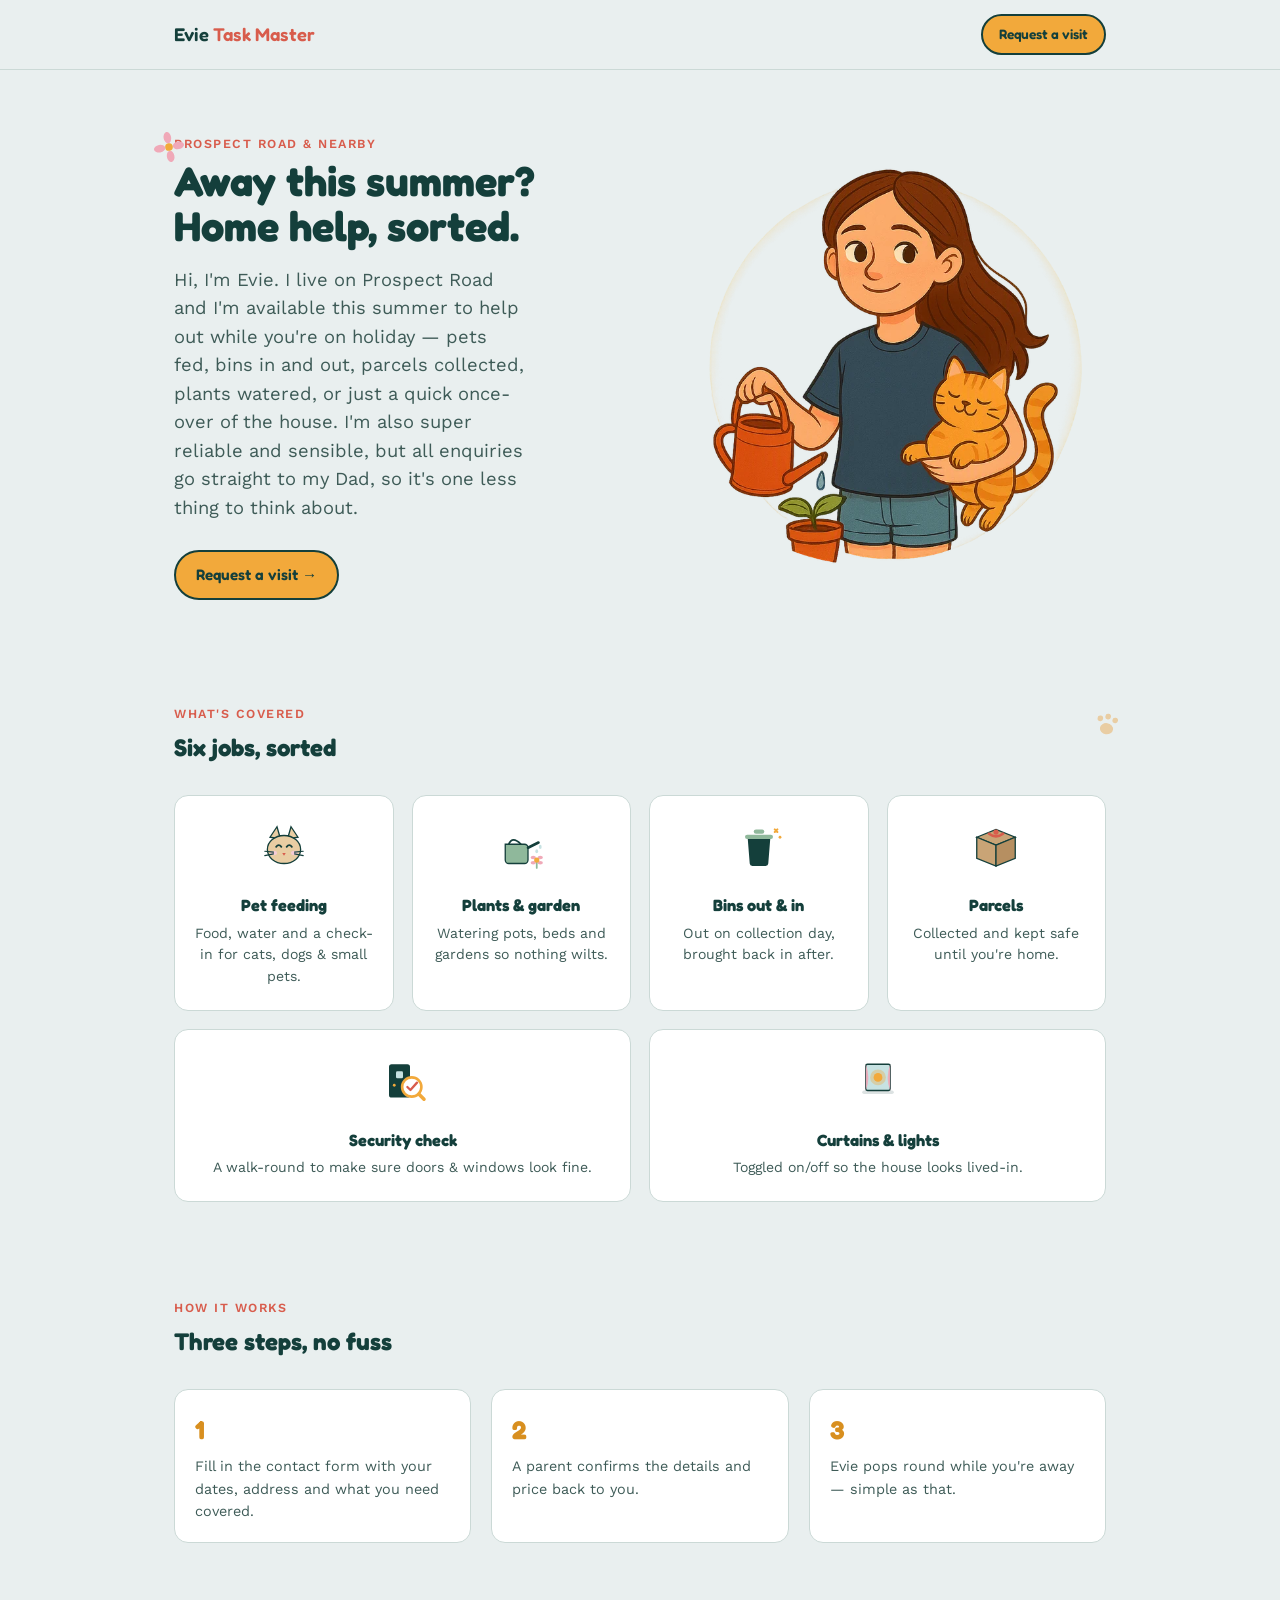
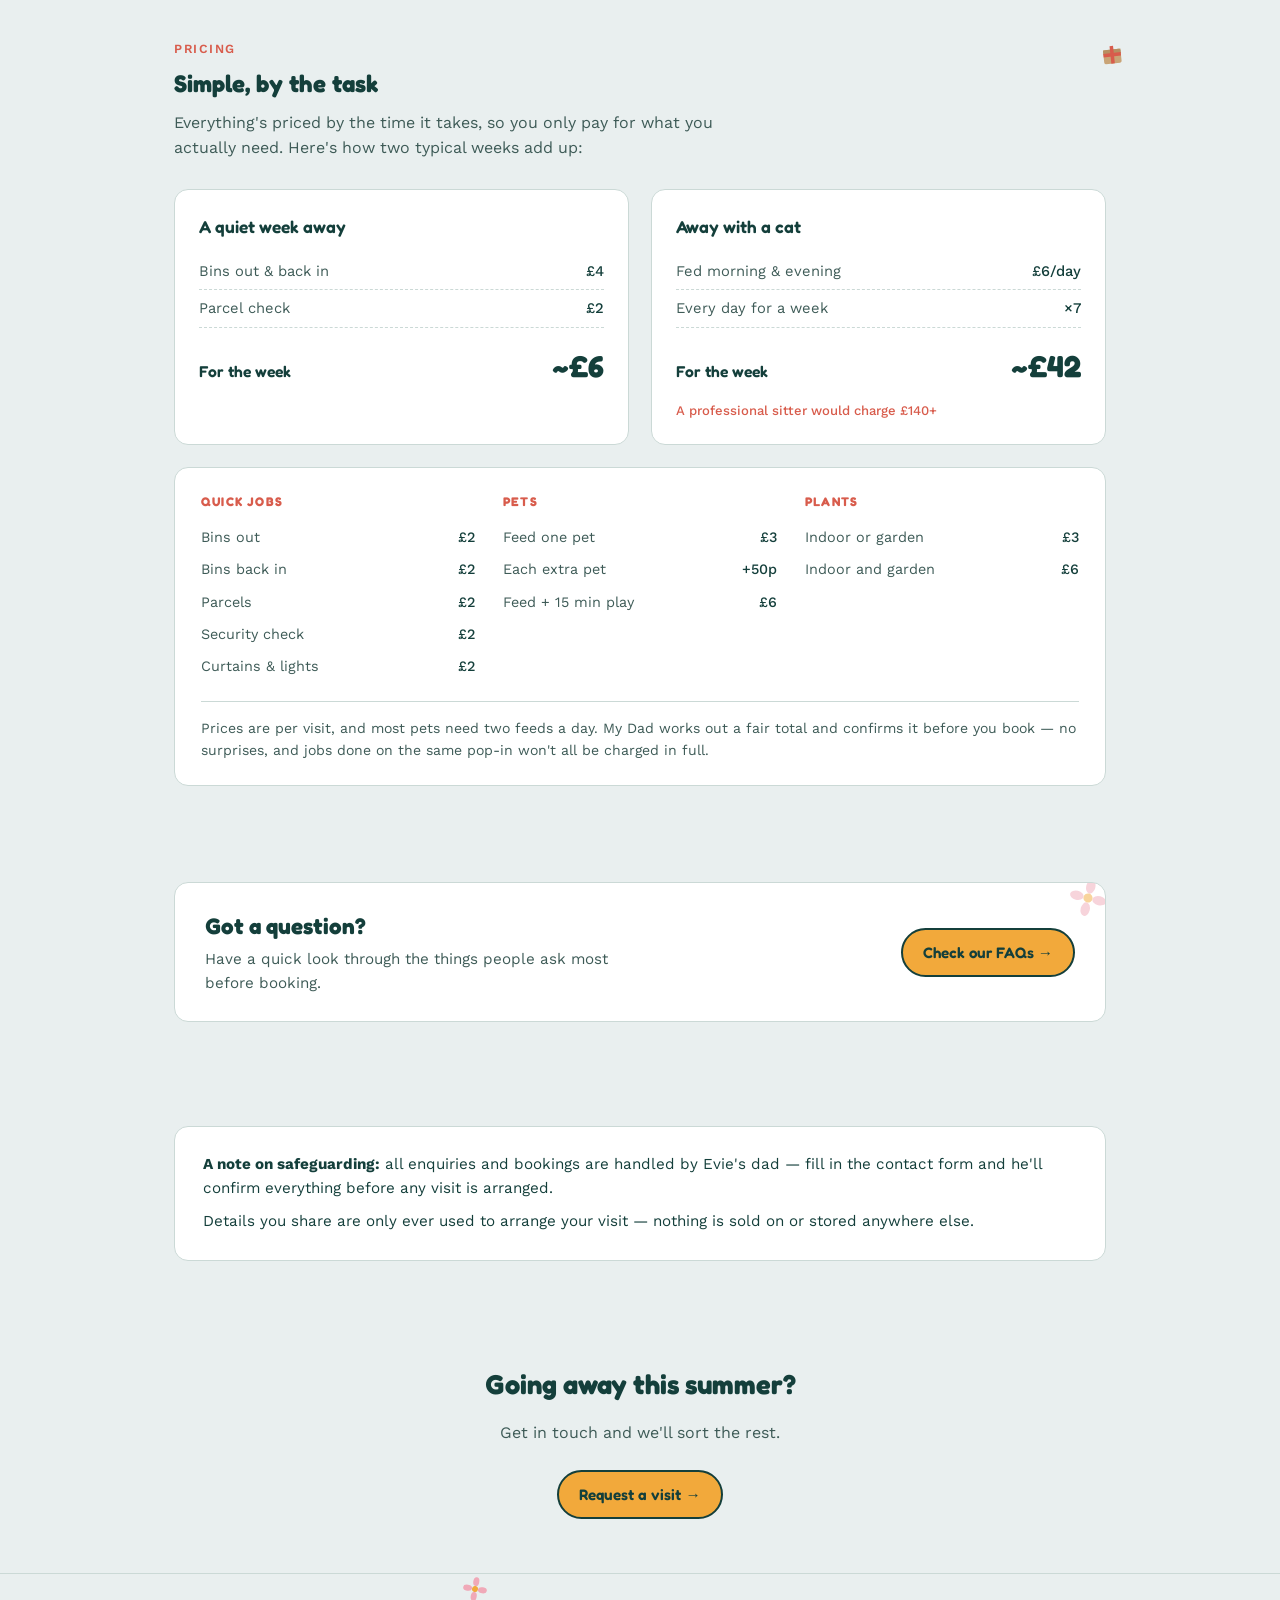
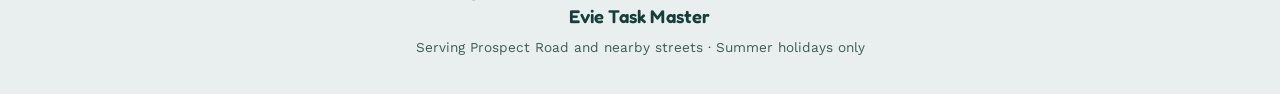
==== index.html @ 15f7ae4e "Add files via upload" ====
<!DOCTYPE html>
<html lang="en">
<head>
<meta charset="UTF-8">
<meta name="viewport" content="width=device-width, initial-scale=1.0">
<title>Evie Task Master — Holiday home help on Prospect Road</title>
<meta name="description" content="Pet feeding, plant watering, security checks and more, handled while you're away. Serving Prospect Road and nearby streets.">
<link rel="preconnect" href="https://fonts.googleapis.com">
<link rel="preconnect" href="https://fonts.gstatic.com" crossorigin>
<link href="https://fonts.googleapis.com/css2?family=Fredoka:wght@500;600;700&family=Work+Sans:wght@400;500;600&display=swap" rel="stylesheet">
<link rel="stylesheet" href="styles.css">
<style>
  .faq-callout{
    background:var(--paper-card); border:1px solid var(--line); border-radius:var(--radius);
    padding:26px 30px; display:flex; align-items:center; justify-content:space-between;
    gap:24px; flex-wrap:wrap; position:relative; overflow:hidden;
  }
  .faq-callout h2{font-size:1.4rem; margin-bottom:4px;}
  .faq-callout p{margin:0; color:var(--text-soft); font-size:.95rem; max-width:48ch;}
  .faq-callout .btn{flex:0 0 auto;}
  @media (max-width:760px){ .faq-callout{flex-direction:column; align-items:flex-start;} }

  .price-lead{max-width:56ch; color:var(--text-soft); margin:0 0 4px; font-size:1rem;}
  .price-examples{display:flex; flex-wrap:wrap; gap:22px; margin-top:28px;}
  .example{
    background:var(--paper-card); border:1px solid var(--line); border-radius:var(--radius);
    padding:24px 24px 22px; flex:1 1 300px; position:relative;
  }
  .example .eg-label{font-family:'Fredoka', sans-serif; font-weight:600; font-size:1.08rem; margin-bottom:12px; color:var(--ink);}
  .example ul{list-style:none; margin:0; padding:0;}
  .example li{
    display:flex; justify-content:space-between; gap:12px; align-items:baseline;
    font-size:.92rem; color:var(--text-soft); padding:7px 0; border-bottom:1px dashed var(--line);
  }
  .example li span:last-child{color:var(--ink); font-weight:500; white-space:nowrap;}
  .example .eg-total{display:flex; justify-content:space-between; align-items:baseline; margin-top:14px;}
  .example .eg-total .lbl{font-family:'Fredoka', sans-serif; font-weight:600; font-size:.98rem;}
  .example .eg-total .amt{font-family:'Fredoka', sans-serif; font-weight:700; font-size:1.9rem; color:var(--ink);}
  .example .eg-vs{font-size:.82rem; color:var(--postmark); margin:12px 0 0; font-weight:500;}

  .price-menu{
    background:var(--paper-card); border:1px solid var(--line); border-radius:var(--radius);
    padding:24px 26px; margin-top:22px;
  }
  .price-menu-grid{display:flex; flex-wrap:wrap; gap:28px;}
  .menu-group{flex:1 1 190px;}
  .menu-group h3{font-size:.78rem; text-transform:uppercase; letter-spacing:1.2px; color:var(--postmark); margin-bottom:10px;}
  .menu-group ul{list-style:none; margin:0; padding:0;}
  .menu-group li{display:flex; justify-content:space-between; gap:10px; font-size:.9rem; color:var(--text-soft); padding:5px 0;}
  .menu-group li span:last-child{color:var(--ink); font-weight:500; white-space:nowrap;}
  .price-note{font-size:.88rem; color:var(--text-soft); margin:18px 0 0; padding-top:16px; border-top:1px solid var(--line);}
</style>
</head>
<body>

<header>
  <div class="wrap">
    <a class="brand" href="index.html">Evie <span>Task Master</span></a>
    <a class="btn btn-small" href="contact.html">Request a visit</a>
  </div>
</header>

<section class="hero">
  <div class="wrap">
    <svg class="doodle" aria-hidden="true" viewBox="0 0 40 40" style="top:-6px; left:0; width:38px; transform:rotate(-10deg);">
      <ellipse cx="20" cy="10" rx="4" ry="6" fill="var(--blossom)"/>
      <ellipse cx="20" cy="30" rx="4" ry="6" fill="var(--blossom)"/>
      <ellipse cx="10" cy="20" rx="6" ry="4" fill="var(--blossom)"/>
      <ellipse cx="30" cy="20" rx="6" ry="4" fill="var(--blossom)"/>
      <circle cx="20" cy="20" r="4" fill="var(--marigold)"/>
    </svg>
    <div>
      <span class="eyebrow">Prospect Road &amp; nearby</span>
      <h1>Away this summer?<br>Home help, sorted.</h1>
      <p class="lede">Hi, I'm Evie. I live on Prospect Road and I'm available this summer to help out while you're on holiday — pets fed, bins in and out, parcels collected, plants watered, or just a quick once-over of the house. I'm also super reliable and sensible, but all enquiries go straight to my Dad, so it's one less thing to think about.</p>
      <a class="btn" href="contact.html">Request a visit →</a>
    </div>
    <div class="hero-illustration">
      <img src="evie-illustration.webp" width="640" height="640" alt="Illustration of a girl watering a plant while holding a ginger cat">
    </div>
  </div>
</section>

<section>
  <div class="wrap">
    <svg class="doodle" aria-hidden="true" viewBox="0 0 32 32" style="top:6px; right:8px; width:30px; transform:rotate(8deg);">
      <ellipse cx="16" cy="20" rx="7" ry="6" fill="var(--cat-cream)"/>
      <circle cx="8" cy="10" r="3" fill="var(--cat-cream)"/>
      <circle cx="16" cy="7" r="3" fill="var(--cat-cream)"/>
      <circle cx="24" cy="10" r="3" fill="var(--cat-cream)"/>
    </svg>
    <span class="eyebrow">What's covered</span>
    <h2>Six jobs, sorted</h2>
    <div class="cards">

      <div class="card">
        <svg class="icon" viewBox="0 0 64 64" role="img" aria-label="Pet feeding">
          <path d="M16 22 L24 10 L28 24 Z" fill="var(--cat-cream)" stroke="var(--ink)" stroke-width="1.5"/>
          <path d="M48 22 L40 10 L36 24 Z" fill="var(--cat-cream)" stroke="var(--ink)" stroke-width="1.5"/>
          <ellipse cx="32" cy="36" rx="19" ry="16" fill="var(--cat-cream)" stroke="var(--ink)" stroke-width="1.5"/>
          <ellipse cx="20" cy="40" rx="4" ry="2.5" fill="var(--blossom-soft)"/>
          <ellipse cx="44" cy="40" rx="4" ry="2.5" fill="var(--blossom-soft)"/>
          <path d="M23 33 q3 -4 6 0" stroke="var(--ink)" stroke-width="2" fill="none" stroke-linecap="round"/>
          <path d="M35 33 q3 -4 6 0" stroke="var(--ink)" stroke-width="2" fill="none" stroke-linecap="round"/>
          <path d="M30 40 L34 40 L32 43 Z" fill="var(--postmark)"/>
          <path d="M10 38 L20 39 M10 43 L20 41" stroke="var(--ink)" stroke-width="1.2" stroke-linecap="round"/>
          <path d="M54 38 L44 39 M54 43 L44 41" stroke="var(--ink)" stroke-width="1.2" stroke-linecap="round"/>
        </svg>
        <h3>Pet feeding</h3>
        <p>Food, water and a check-in for cats, dogs &amp; small pets.</p>
      </div>

      <div class="card">
        <svg class="icon" viewBox="0 0 64 64" role="img" aria-label="Plants and garden watering">
          <path d="M14 30 h22 a4 4 0 0 1 4 4 v14 a4 4 0 0 1 -4 4 H18 a4 4 0 0 1 -4 -4 Z" fill="var(--sage)" stroke="var(--ink)" stroke-width="1.5"/>
          <path d="M40 34 L52 28" stroke="var(--ink)" stroke-width="3" stroke-linecap="round"/>
          <path d="M18 30 q4 -10 14 0" fill="none" stroke="var(--ink)" stroke-width="2"/>
          <ellipse cx="54" cy="33" rx="1.6" ry="2.4" fill="var(--sky-glass)"/>
          <ellipse cx="50" cy="38" rx="1.6" ry="2.4" fill="var(--sky-glass)"/>
          <ellipse cx="46" cy="45" rx="3" ry="2" fill="var(--blossom)"/>
          <ellipse cx="54" cy="45" rx="3" ry="2" fill="var(--blossom)"/>
          <ellipse cx="46" cy="51" rx="3" ry="2" fill="var(--blossom)"/>
          <ellipse cx="54" cy="51" rx="3" ry="2" fill="var(--blossom)"/>
          <path d="M50 51 v6" stroke="var(--sage)" stroke-width="2" stroke-linecap="round"/>
          <circle cx="50" cy="48" r="3" fill="var(--marigold)"/>
        </svg>
        <h3>Plants &amp; garden</h3>
        <p>Watering pots, beds and gardens so nothing wilts.</p>
      </div>

      <div class="card">
        <svg class="icon" viewBox="0 0 64 64" role="img" aria-label="Bins out and in">
          <path d="M19 22 h26 l-2.4 30 a3 3 0 0 1 -3 2.8 H24.4 a3 3 0 0 1 -3 -2.8 Z" fill="var(--ink)"/>
          <rect x="16" y="19" width="32" height="5" rx="2.5" fill="var(--sage)"/>
          <rect x="26" y="13" width="12" height="5" rx="2.5" fill="var(--sage)"/>
          <path d="M50 16 l3 -3 m0 3 l-3 -3" stroke="var(--marigold)" stroke-width="2.4" stroke-linecap="round"/>
          <circle cx="56" cy="22" r="1.6" fill="var(--marigold)"/>
        </svg>
        <h3>Bins out &amp; in</h3>
        <p>Out on collection day, brought back in after.</p>
      </div>

      <div class="card">
        <svg class="icon" viewBox="0 0 64 64" role="img" aria-label="Parcels">
          <path d="M10 22 L32 13 L54 22 L32 31 Z" fill="var(--kraft)" stroke="var(--ink)" stroke-width="1.5"/>
          <path d="M10 22 V46 L32 55 V31 Z" fill="var(--kraft)" stroke="var(--ink)" stroke-width="1.5"/>
          <path d="M54 22 V46 L32 55 V31 Z" fill="#B68F61" stroke="var(--ink)" stroke-width="1.5"/>
          <path d="M24 18 q8 6 16 0" fill="none" stroke="var(--postmark)" stroke-width="3" stroke-linecap="round"/>
          <circle cx="32" cy="16" r="3" fill="var(--postmark)"/>
        </svg>
        <h3>Parcels</h3>
        <p>Collected and kept safe until you're home.</p>
      </div>

      <div class="card">
        <svg class="icon" viewBox="0 0 64 64" role="img" aria-label="Security check">
          <rect x="16" y="14" width="24" height="38" rx="3" fill="var(--ink)"/>
          <rect x="24" y="22" width="8" height="8" rx="1.5" fill="var(--sky-glass)"/>
          <circle cx="22" cy="38" r="1.6" fill="var(--marigold)"/>
          <circle cx="42" cy="40" r="11" fill="var(--paper-card)" stroke="var(--marigold)" stroke-width="3"/>
          <path d="M50 48 L56 54" stroke="var(--marigold)" stroke-width="4" stroke-linecap="round"/>
          <path d="M37 40 l3.5 3.5 L48 35" fill="none" stroke="var(--postmark)" stroke-width="2.6" stroke-linecap="round" stroke-linejoin="round"/>
        </svg>
        <h3>Security check</h3>
        <p>A walk-round to make sure doors &amp; windows look fine.</p>
      </div>

      <div class="card">
        <svg class="icon" viewBox="0 0 64 64" role="img" aria-label="Curtains and lights">
          <rect x="18" y="14" width="28" height="30" rx="2" fill="var(--sky-glass)" stroke="var(--ink)" stroke-width="1.5"/>
          <path d="M18 14 q6 16 0 30" fill="var(--blossom)" opacity=".9"/>
          <path d="M46 14 q-6 16 0 30" fill="var(--blossom)" opacity=".9"/>
          <circle cx="32" cy="29" r="9" fill="var(--marigold)" opacity=".35"/>
          <circle cx="32" cy="29" r="5" fill="var(--marigold)"/>
          <rect x="14" y="44" width="36" height="4" rx="2" fill="var(--ink)" opacity=".15"/>
        </svg>
        <h3>Curtains &amp; lights</h3>
        <p>Toggled on/off so the house looks lived-in.</p>
      </div>

    </div>
  </div>
</section>

<section>
  <div class="wrap">
    <span class="eyebrow">How it works</span>
    <h2>Three steps, no fuss</h2>
    <div class="steps">
      <div class="step">
        <span class="num">1</span>
        <p>Fill in the contact form with your dates, address and what you need covered.</p>
      </div>
      <div class="step">
        <span class="num">2</span>
        <p>A parent confirms the details and price back to you.</p>
      </div>
      <div class="step">
        <span class="num">3</span>
        <p>Evie pops round while you're away — simple as that.</p>
      </div>
    </div>
  </div>
</section>

<section>
  <div class="wrap">
    <svg class="doodle" aria-hidden="true" viewBox="0 0 32 32" style="top:0; right:4px; width:28px; transform:rotate(-6deg);">
      <rect x="6" y="12" width="20" height="16" rx="2" fill="var(--kraft)"/>
      <rect x="6" y="12" width="20" height="5" fill="#B68F61"/>
      <rect x="14" y="8" width="4" height="20" fill="var(--postmark)"/>
      <rect x="6" y="16" width="20" height="4" fill="var(--postmark)"/>
    </svg>
    <span class="eyebrow">Pricing</span>
    <h2>Simple, by the task</h2>
    <p class="price-lead">Everything's priced by the time it takes, so you only pay for what you actually need. Here's how two typical weeks add up:</p>

    <div class="price-examples">
      <div class="example">
        <div class="eg-label">A quiet week away</div>
        <ul>
          <li><span>Bins out &amp; back in</span><span>£4</span></li>
          <li><span>Parcel check</span><span>£2</span></li>
        </ul>
        <div class="eg-total"><span class="lbl">For the week</span><span class="amt">~£6</span></div>
      </div>
      <div class="example">
        <div class="eg-label">Away with a cat</div>
        <ul>
          <li><span>Fed morning &amp; evening</span><span>£6/day</span></li>
          <li><span>Every day for a week</span><span>×7</span></li>
        </ul>
        <div class="eg-total"><span class="lbl">For the week</span><span class="amt">~£42</span></div>
        <p class="eg-vs">A professional sitter would charge £140+</p>
      </div>
    </div>

    <div class="price-menu">
      <div class="price-menu-grid">
        <div class="menu-group">
          <h3>Quick jobs</h3>
          <ul>
            <li><span>Bins out</span><span>£2</span></li>
            <li><span>Bins back in</span><span>£2</span></li>
            <li><span>Parcels</span><span>£2</span></li>
            <li><span>Security check</span><span>£2</span></li>
            <li><span>Curtains &amp; lights</span><span>£2</span></li>
          </ul>
        </div>
        <div class="menu-group">
          <h3>Pets</h3>
          <ul>
            <li><span>Feed one pet</span><span>£3</span></li>
            <li><span>Each extra pet</span><span>+50p</span></li>
            <li><span>Feed + 15 min play</span><span>£6</span></li>
          </ul>
        </div>
        <div class="menu-group">
          <h3>Plants</h3>
          <ul>
            <li><span>Indoor or garden</span><span>£3</span></li>
            <li><span>Indoor and garden</span><span>£6</span></li>
          </ul>
        </div>
      </div>
      <p class="price-note">Prices are per visit, and most pets need two feeds a day. My Dad works out a fair total and confirms it before you book — no surprises, and jobs done on the same pop-in won't all be charged in full.</p>
    </div>
  </div>
</section>

<section>
  <div class="wrap">
    <div class="faq-callout">
      <svg class="doodle" aria-hidden="true" viewBox="0 0 40 40" style="top:-8px; right:-6px; width:46px; transform:rotate(14deg); opacity:.5;">
        <ellipse cx="20" cy="10" rx="4" ry="6" fill="var(--blossom)"/>
        <ellipse cx="20" cy="30" rx="4" ry="6" fill="var(--blossom)"/>
        <ellipse cx="10" cy="20" rx="6" ry="4" fill="var(--blossom)"/>
        <ellipse cx="30" cy="20" rx="6" ry="4" fill="var(--blossom)"/>
        <circle cx="20" cy="20" r="4" fill="var(--marigold)"/>
      </svg>
      <div class="faq-callout-text">
        <h2>Got a question?</h2>
        <p>Have a quick look through the things people ask most before booking.</p>
      </div>
      <a class="btn" href="faq.html">Check our FAQs →</a>
    </div>
  </div>
</section>

<section>
  <div class="wrap">
    <div class="trust">
      <p><strong>A note on safeguarding:</strong> all enquiries and bookings are handled by Evie's dad — fill in the contact form and he'll confirm everything before any visit is arranged.</p>
      <p>Details you share are only ever used to arrange your visit — nothing is sold on or stored anywhere else.</p>
    </div>
  </div>
</section>

<section class="cta-band">
  <div class="wrap">
    <h2>Going away this summer?</h2>
    <p>Get in touch and we'll sort the rest.</p>
    <a class="btn" href="contact.html">Request a visit →</a>
  </div>
</section>

<footer>
  <svg class="doodle" aria-hidden="true" viewBox="0 0 40 40" style="top:0; left:50%; width:30px; transform:translateX(-180px) rotate(10deg);">
    <ellipse cx="20" cy="10" rx="4" ry="6" fill="var(--blossom)"/>
    <ellipse cx="20" cy="30" rx="4" ry="6" fill="var(--blossom)"/>
    <ellipse cx="10" cy="20" rx="6" ry="4" fill="var(--blossom)"/>
    <ellipse cx="30" cy="20" rx="6" ry="4" fill="var(--blossom)"/>
    <circle cx="20" cy="20" r="4" fill="var(--marigold)"/>
  </svg>
  <span class="brand">Evie Task Master</span>
  Serving Prospect Road and nearby streets · Summer holidays only
</footer>

</body>
</html>
---- styles.css ----
:root{
  --ink:#143F3B;
  --paper:#E9EFEF;
  --paper-card:#FFFFFF;
  --marigold:#F2A93B;
  --marigold-dark:#D88F1F;
  --postmark:#D85C4C;
  --line:#CBD9D6;
  --text-soft:#3E5B57;
  --radius:14px;

  --cat-cream:#E9CDA3;
  --blossom:#F0A9B8;
  --blossom-soft:#F6CBD5;
  --sage:#8FB89B;
  --sky-glass:#C7E2E2;
  --kraft:#C9A476;
}

*{box-sizing:border-box;}
html{scroll-behavior:smooth;}
@media (prefers-reduced-motion: reduce){
  html{scroll-behavior:auto;}
  *{transition:none !important;}
}

body{
  margin:0;
  background:var(--paper);
  color:var(--ink);
  font-family:'Work Sans', sans-serif;
  line-height:1.55;
}

h1,h2,h3{
  font-family:'Fredoka', sans-serif;
  margin:0 0 .4em;
  color:var(--ink);
}

a{color:var(--ink);}
a:focus-visible, button:focus-visible, input:focus-visible, textarea:focus-visible{
  outline:3px solid var(--marigold-dark);
  outline-offset:2px;
}

.wrap{
  max-width:980px;
  margin:0 auto;
  padding:0 24px;
  position:relative;
}

/* Header */
header{
  position:sticky;
  top:0;
  background:rgba(233,239,239,0.92);
  backdrop-filter:blur(6px);
  border-bottom:1px solid var(--line);
  z-index:10;
}
header .wrap{
  display:flex;
  align-items:center;
  justify-content:space-between;
  padding-top:14px;
  padding-bottom:14px;
}
.brand{
  font-family:'Fredoka', sans-serif;
  font-weight:600;
  font-size:1.15rem;
  letter-spacing:.2px;
  text-decoration:none;
}
.brand span{color:var(--postmark);}

.btn{
  display:inline-block;
  background:var(--marigold);
  color:var(--ink);
  font-family:'Fredoka', sans-serif;
  font-weight:600;
  text-decoration:none;
  padding:11px 20px;
  border-radius:999px;
  border:2px solid var(--ink);
  transition:transform .15s ease, background .15s ease;
  font-size:.95rem;
  cursor:pointer;
}
.btn:hover{background:var(--marigold-dark); transform:translateY(-1px);}
.btn-small{padding:8px 16px; font-size:.85rem;}
.btn:disabled{opacity:.6; cursor:default; transform:none;}

/* Decorative doodles */
.doodle{position:absolute; pointer-events:none;}

/* Hero */
.hero{padding:64px 0 56px; overflow:hidden;}
.hero .wrap{
  display:flex;
  align-items:center;
  justify-content:space-between;
  gap:40px;
}
.hero .wrap > div:first-child{flex:1 1 420px;}
.hero .hero-illustration{flex:0 0 420px;}
.hero-illustration img{width:100%; height:auto; display:block;}
.hero h1{font-size:2.6rem; line-height:1.08;}
.hero p.lede{font-size:1.15rem; color:var(--text-soft); max-width:32ch; margin:0 0 28px;}

/* Sections */
section{padding:48px 0; position:relative;}
.eyebrow{
  text-transform:uppercase; letter-spacing:1.5px; font-size:.78rem;
  font-weight:600; color:var(--postmark); margin-bottom:6px; display:block;
}

.cards{display:flex; flex-wrap:wrap; gap:18px; margin-top:28px;}
.card{
  background:var(--paper-card); border:1px solid var(--line);
  border-radius:var(--radius); padding:22px 18px; text-align:center;
  flex:1 1 190px;
}
.card .icon{width:56px; height:56px; margin:0 auto 12px;}
.card h3{font-size:1.02rem; margin-bottom:4px;}
.card p{margin:0; font-size:.88rem; color:var(--text-soft);}

/* How it works */
.steps{display:flex; flex-wrap:wrap; gap:20px; margin-top:28px;}
.step{
  background:var(--paper-card); border:1px solid var(--line);
  border-radius:var(--radius); padding:20px; flex:1 1 220px;
}
.step .num{
  font-family:'Fredoka', sans-serif; font-weight:700; font-size:1.6rem;
  color:var(--marigold-dark); display:block; margin-bottom:6px;
}
.step p{margin:0; font-size:.9rem; color:var(--text-soft);}

/* Pricing - luggage tags */
.tags{display:flex; flex-wrap:wrap; gap:26px; margin-top:32px;}
.tag{
  background:var(--paper-card); border:1px solid var(--line);
  border-radius:10px; padding:26px 18px 20px; text-align:center;
  position:relative; flex:1 1 220px;
}
.tag::before{
  content:""; width:14px; height:14px; border:2px solid var(--ink);
  border-radius:50%; background:var(--paper); position:absolute;
  top:-7px; left:50%; transform:translateX(-50%);
}
.tag .price{font-family:'Fredoka', sans-serif; font-weight:700; font-size:2rem; color:var(--ink);}
.tag .price small{font-size:.95rem; font-weight:500; color:var(--text-soft);}
.tag h3{font-size:1rem; margin-bottom:6px;}
.tag p{font-size:.85rem; color:var(--text-soft); margin:6px 0 0;}

/* Trust */
.trust{
  background:var(--paper-card); border:1px solid var(--line);
  border-radius:var(--radius); padding:26px 28px; margin-top:8px;
}
.trust p{margin:0 0 10px; font-size:.95rem;}
.trust p:last-child{margin-bottom:0;}

.cta-band{text-align:center; padding:54px 0;}
.cta-band h2{font-size:1.7rem;}
.cta-band p{color:var(--text-soft); margin-bottom:24px;}

footer{
  border-top:1px solid var(--line); padding:28px 0 36px;
  text-align:center; color:var(--text-soft); font-size:.85rem;
  position:relative;
}
footer .brand{display:block; margin-bottom:6px; color:var(--ink);}

/* Contact page form */
.contact-card{
  background:var(--paper-card); border:1px solid var(--line);
  border-radius:var(--radius); padding:32px; max-width:560px; margin:0 auto;
}
.field{margin-bottom:18px;}
.field label{
  display:block; font-weight:600; font-size:.9rem; margin-bottom:6px;
}
.field input[type="text"],
.field input[type="email"],
.field textarea{
  width:100%; padding:10px 12px; border:1px solid var(--line);
  border-radius:8px; font-family:'Work Sans', sans-serif; font-size:.95rem;
  background:var(--paper);
}
.field textarea{resize:vertical; min-height:80px;}
.check-grid{display:flex; flex-wrap:wrap; gap:10px;}
.check-grid label{
  display:flex; align-items:center; gap:6px; font-weight:500;
  font-size:.88rem; background:var(--paper); border:1px solid var(--line);
  border-radius:999px; padding:7px 14px; cursor:pointer;
}
.check-grid input{accent-color:var(--postmark); margin:0;}
.form-msg{margin-top:16px; font-size:.9rem;}
.form-msg.success{color:var(--sage);}
.form-msg.error{color:var(--postmark);}
.back-link{display:inline-block; margin-bottom:18px; font-size:.9rem; color:var(--text-soft); text-decoration:none;}
.back-link:hover{color:var(--ink);}

/* Date-range picker */
.date-field{position:relative;}
.field-note{font-size:.8rem; color:var(--text-soft); margin:6px 0 0;}
.date-trigger{
  width:100%; text-align:left; padding:10px 12px; border:1px solid var(--line);
  border-radius:8px; background:var(--paper); font-family:'Work Sans', sans-serif;
  font-size:.95rem; color:var(--ink); cursor:pointer;
}
.date-trigger:hover{border-color:var(--marigold-dark);}
.date-popover{
  position:absolute; top:calc(100% + 8px); left:0; z-index:20;
  background:var(--paper-card); border:1px solid var(--line); border-radius:12px;
  padding:16px; width:290px; box-shadow:0 10px 28px rgba(20,63,59,0.18);
}
.date-popover-head{display:flex; align-items:center; justify-content:space-between; margin-bottom:10px; font-family:'Fredoka', sans-serif; font-weight:600; font-size:.92rem;}
.date-popover-head button{background:none; border:none; font-size:1.2rem; cursor:pointer; color:var(--ink); padding:2px 10px; border-radius:6px;}
.date-popover-head button:hover:not(:disabled){background:var(--paper);}
.date-popover-head button:disabled{opacity:.3; cursor:default;}
.date-grid{display:flex; flex-wrap:wrap; gap:3px; text-align:center;}
.date-grid .wd{flex:0 0 calc((100% - 18px) / 7); font-size:.68rem; color:var(--text-soft); padding-bottom:4px;}
.date-grid .pad{flex:0 0 calc((100% - 18px) / 7); visibility:hidden;}
.date-grid button{
  flex:0 0 calc((100% - 18px) / 7);
  aspect-ratio:1; border:none; background:none; border-radius:8px; font-size:.8rem;
  cursor:pointer; color:var(--ink); font-family:'Work Sans', sans-serif; padding:0;
}
.date-grid button:hover:not(:disabled){background:var(--paper);}
.date-grid button.blocked{color:#A9B8B6; text-decoration:line-through; cursor:not-allowed;}
.date-grid button.in-range{background:var(--blossom-soft);}
.date-grid button.range-start, .date-grid button.range-end{background:var(--marigold); color:var(--ink); font-weight:600;}
.date-popover-foot{display:flex; justify-content:space-between; align-items:center; margin-top:12px;}
.link-btn{background:none; border:none; color:var(--text-soft); text-decoration:underline; font-size:.85rem; cursor:pointer; padding:4px;}
.date-warning{font-size:.78rem; color:var(--postmark); margin:8px 0 0;}

@media (max-width:760px){
  .hero .wrap{flex-direction:column; text-align:center;}
  .hero p.lede{margin-left:auto; margin-right:auto;}
  .hero-illustration{flex:0 0 auto; max-width:220px; margin:0 auto;}
  .cards{flex-direction:column;}
  .card{flex:1 1 auto;}
  .steps{flex-direction:column;}
  .step{flex:1 1 auto;}
  .tags{flex-direction:column;}
  .tag{flex:1 1 auto;}
  .hero h1{font-size:2.1rem;}
  .contact-card{padding:24px;}
}
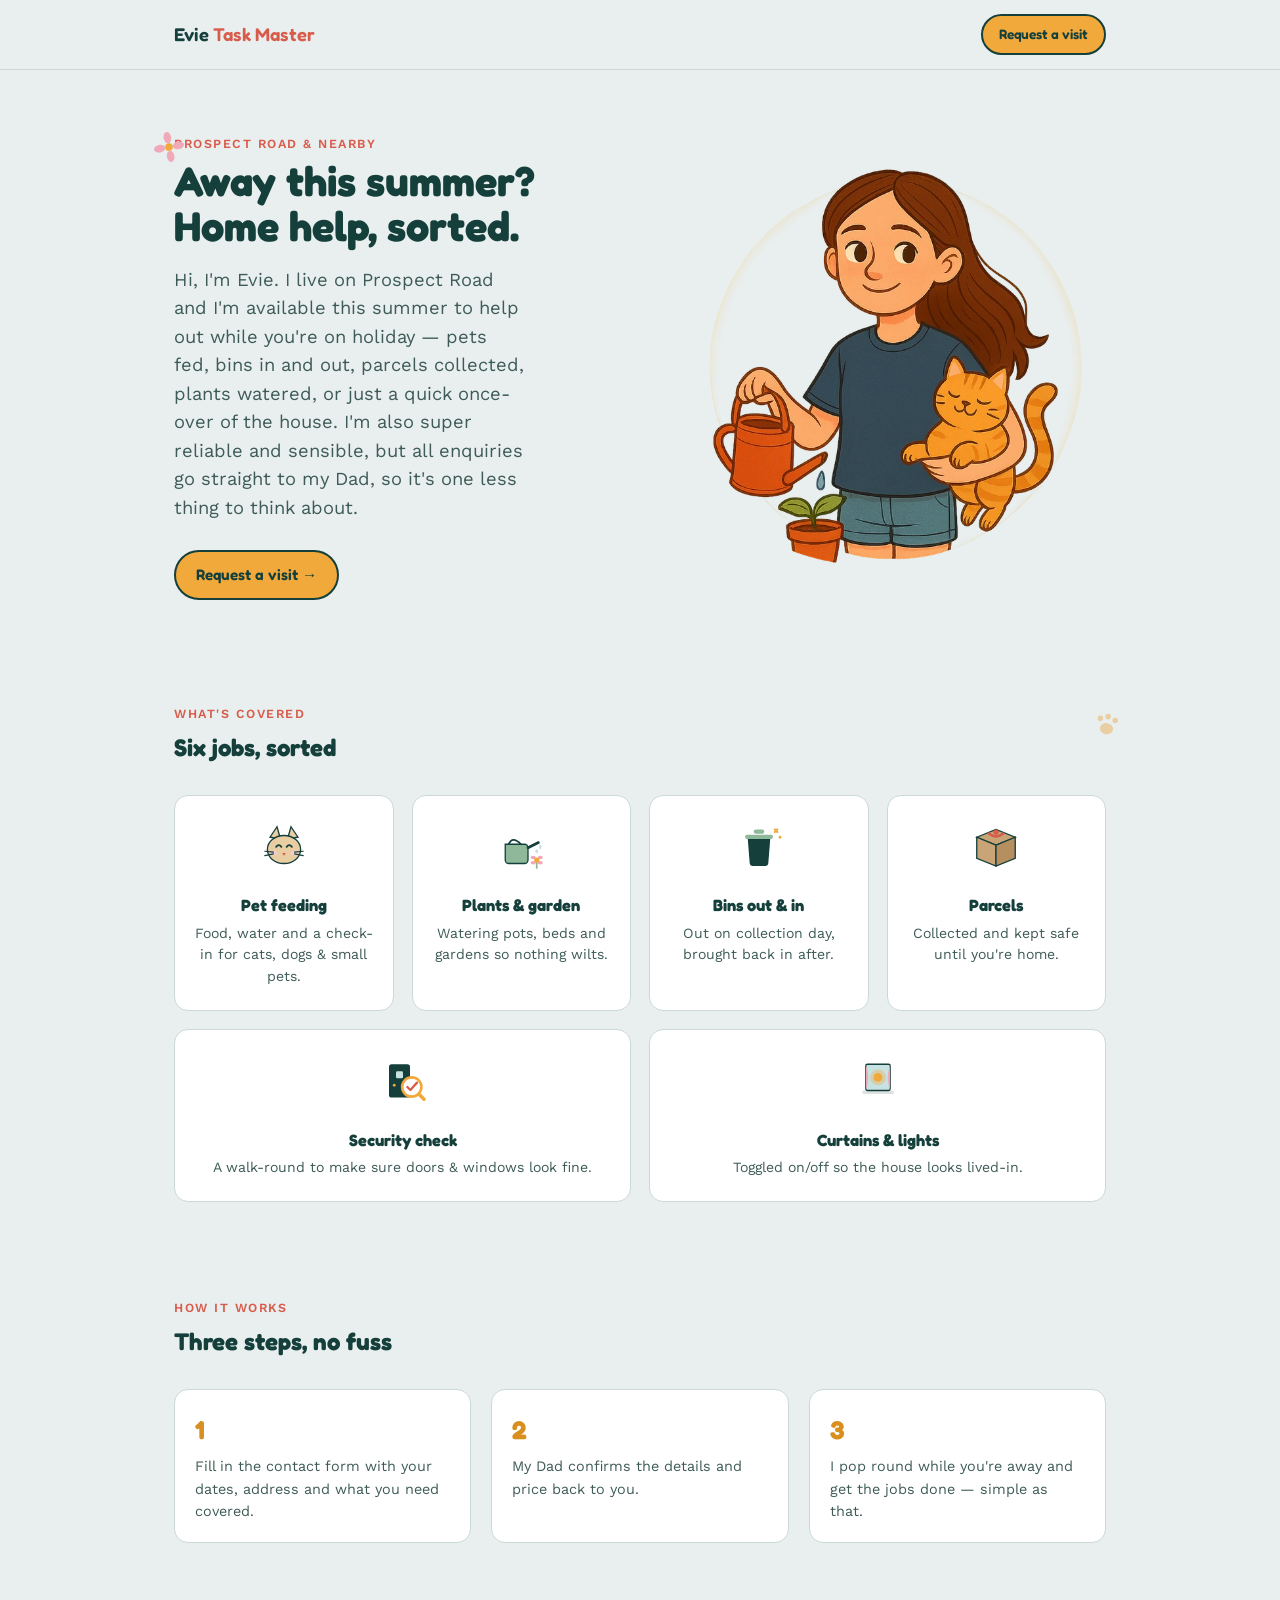
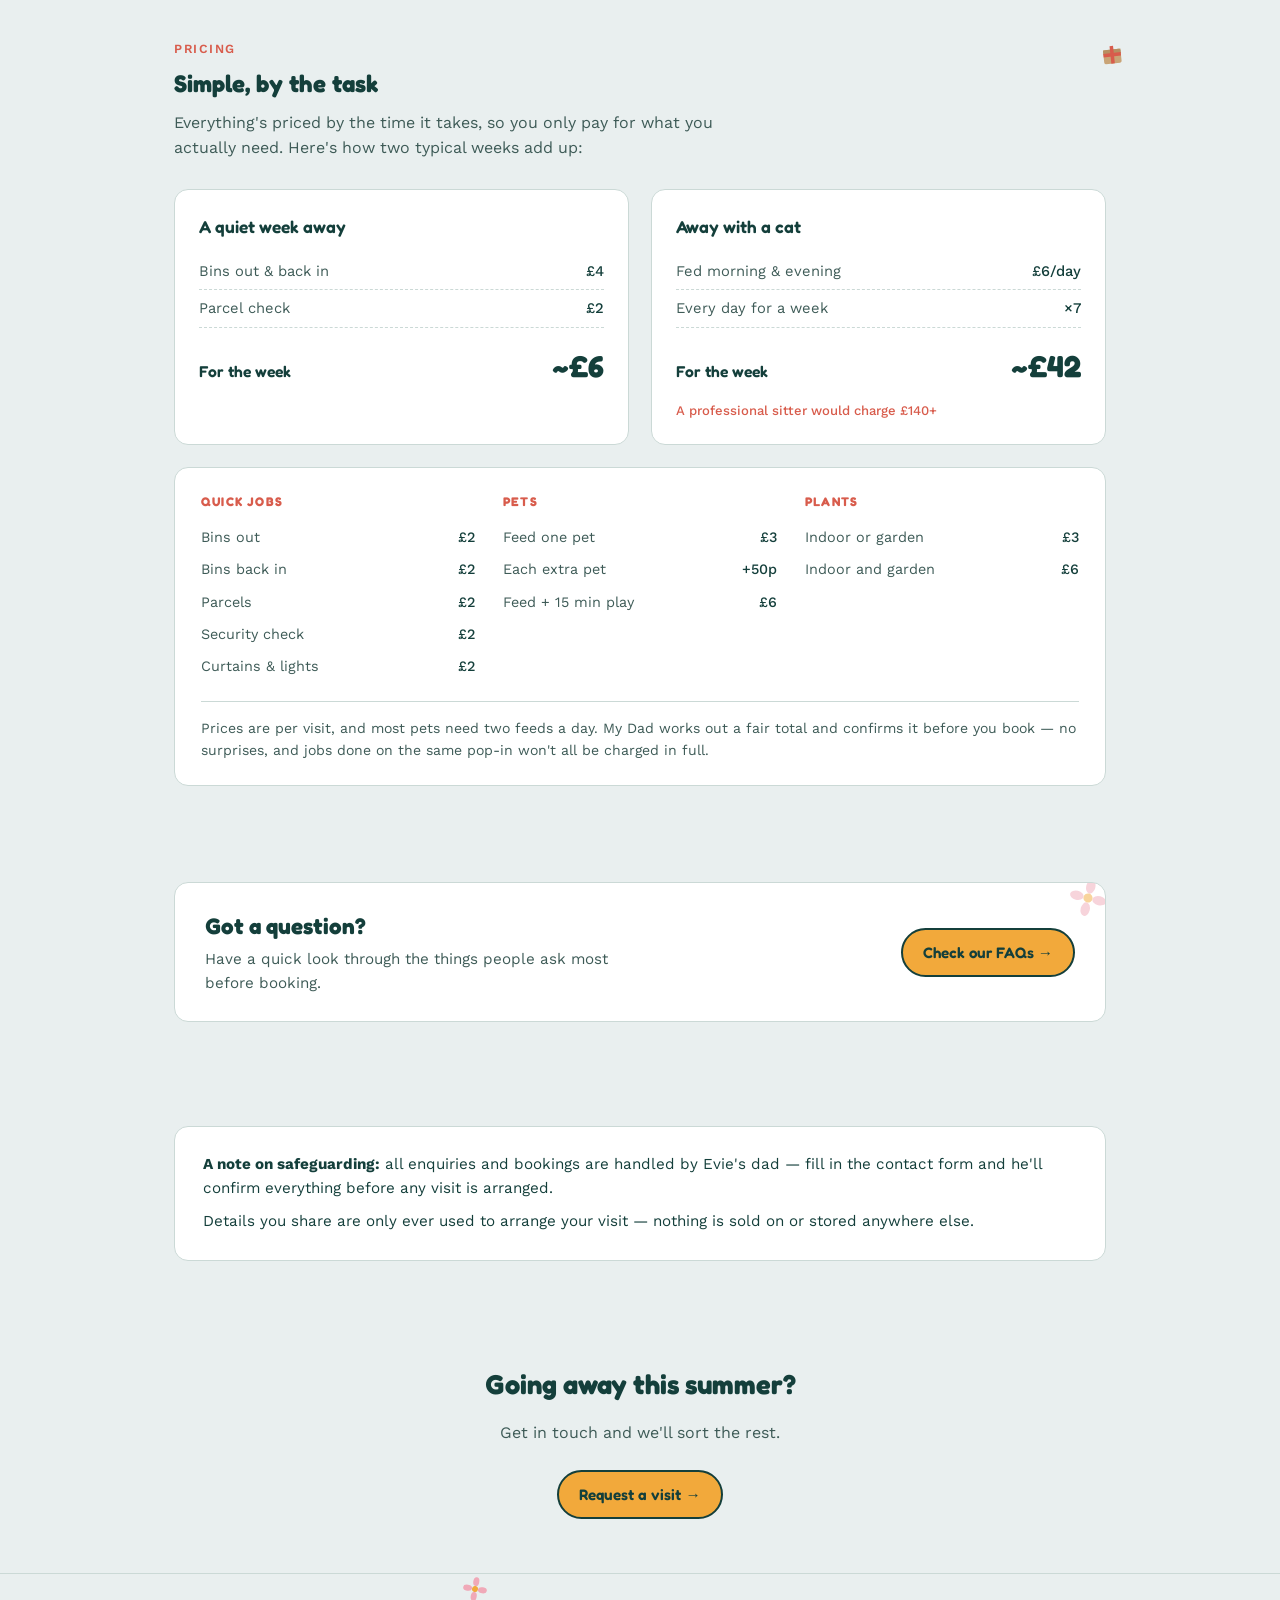
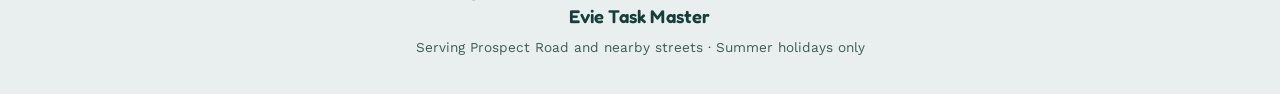
==== commit 35d39055: "Update index.html" ====
--- a/index.html
+++ b/index.html
@@ -193,11 +193,11 @@
       </div>
       <div class="step">
         <span class="num">2</span>
-        <p>A parent confirms the details and price back to you.</p>
+        <p>My Dad confirms the details and price back to you.</p>
       </div>
       <div class="step">
         <span class="num">3</span>
-        <p>Evie pops round while you're away — simple as that.</p>
+        <p>I pop round while you're away and get the jobs done — simple as that.</p>
       </div>
     </div>
   </div>
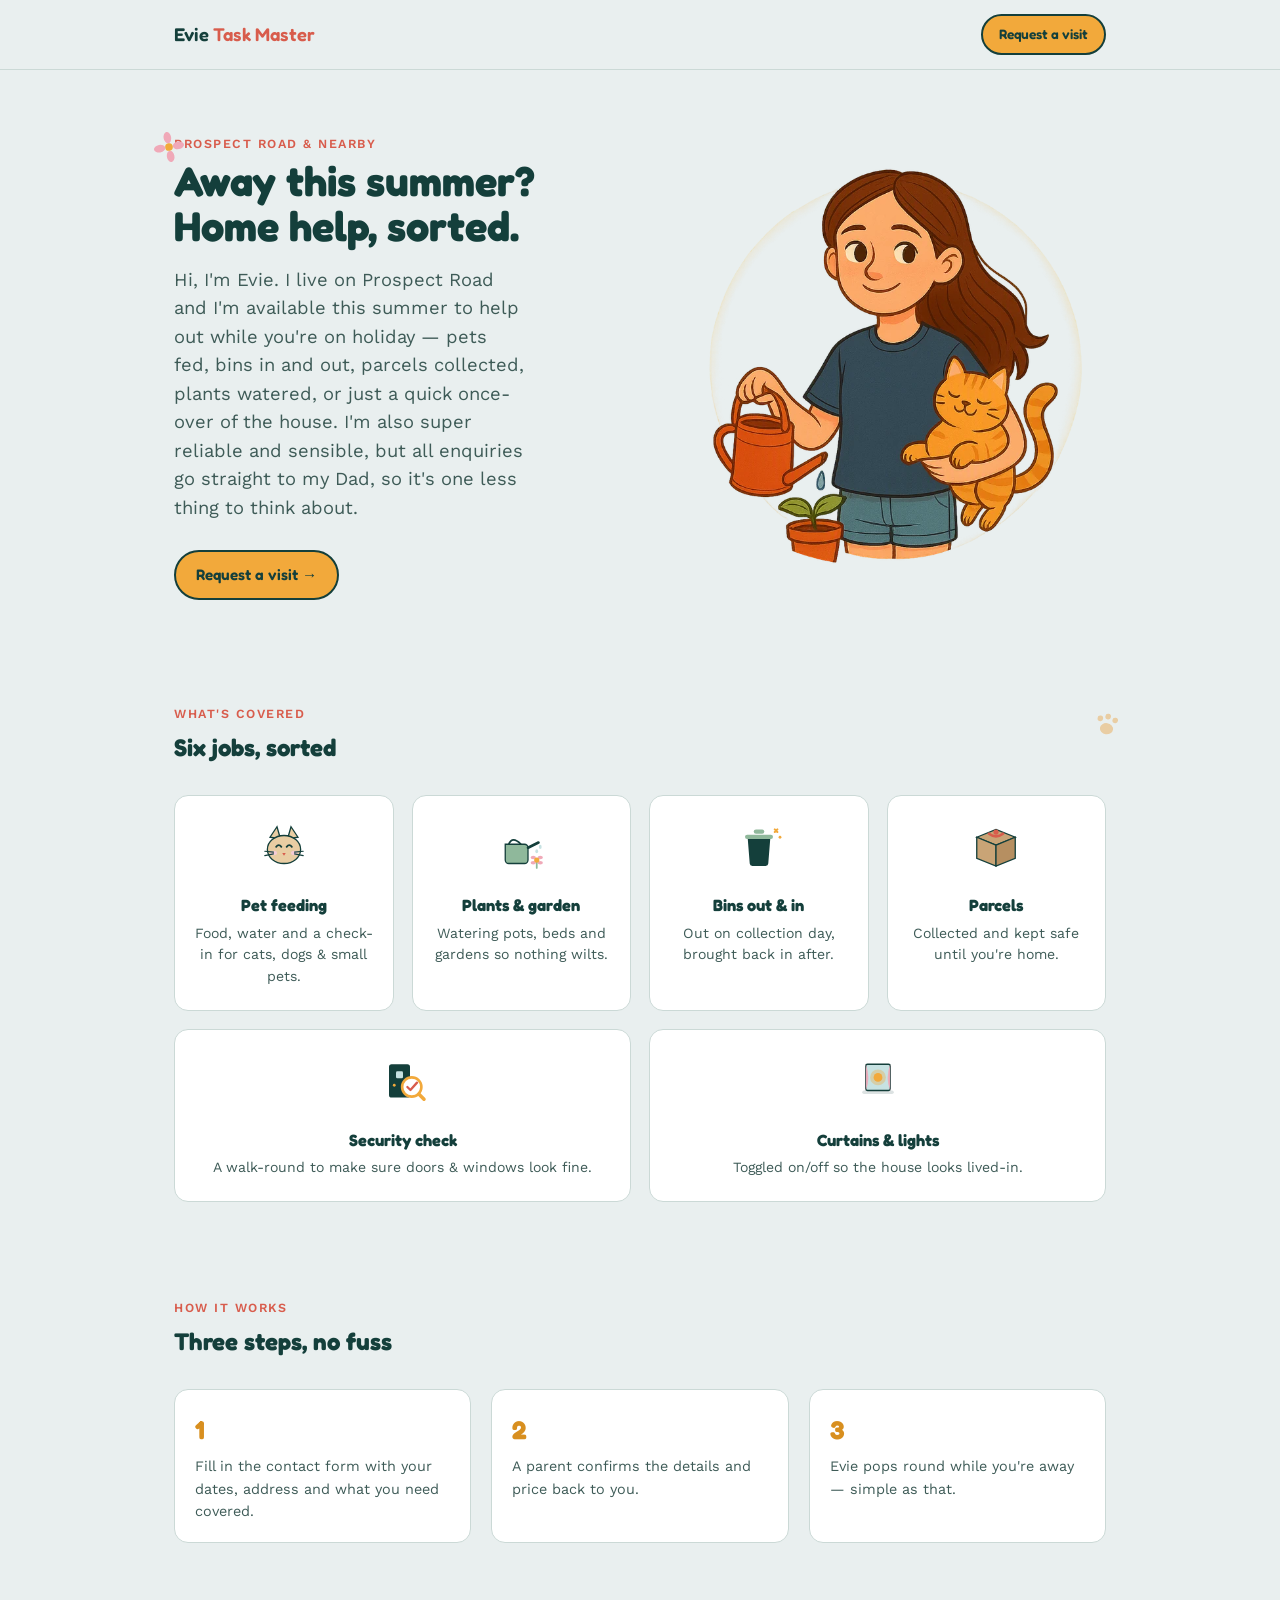
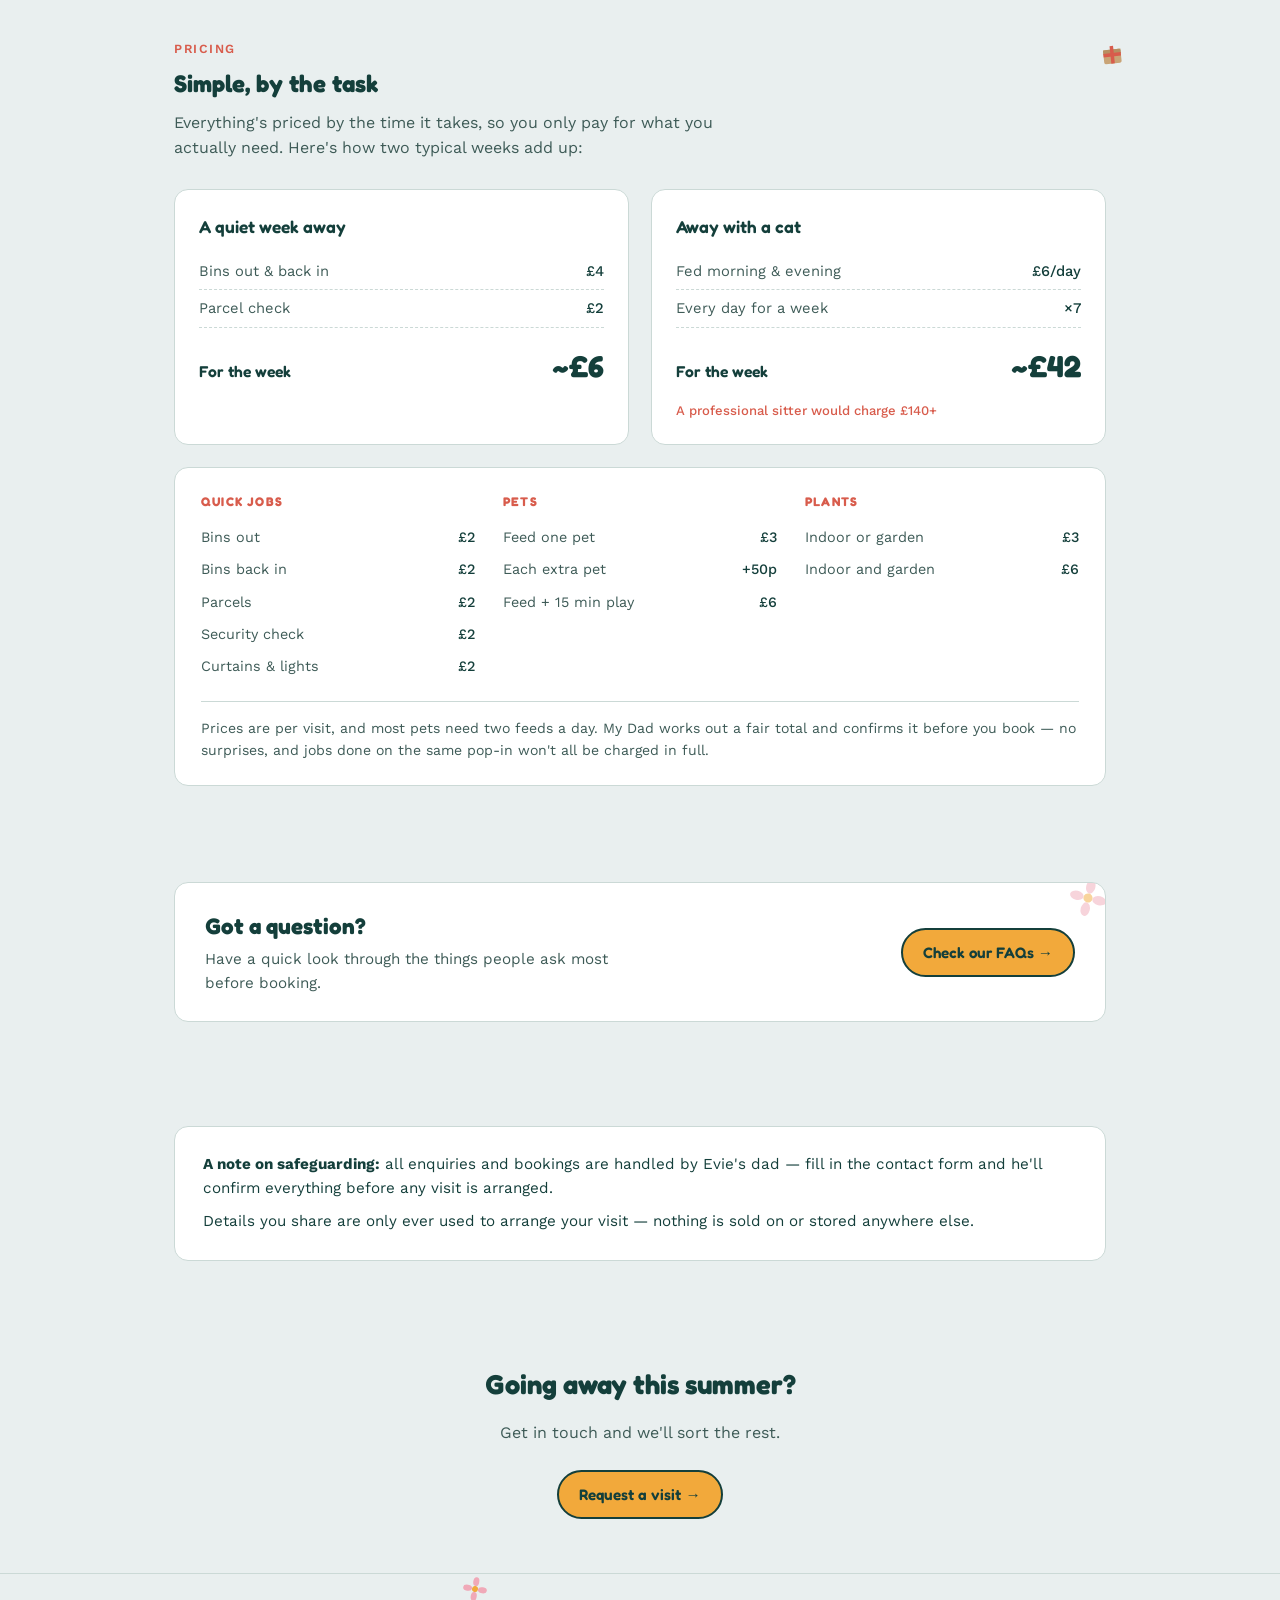
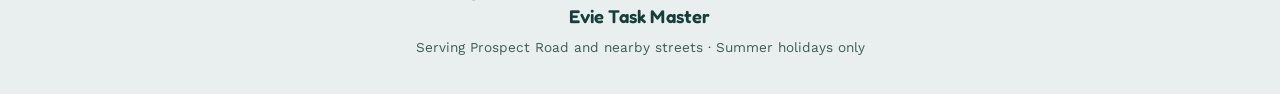
==== commit c8aa21ba: "Add files via upload" ====
--- a/index.html
+++ b/index.html
@@ -5,6 +5,16 @@
 <meta name="viewport" content="width=device-width, initial-scale=1.0">
 <title>Evie Task Master — Holiday home help on Prospect Road</title>
 <meta name="description" content="Pet feeding, plant watering, security checks and more, handled while you're away. Serving Prospect Road and nearby streets.">
+
+<!-- Link preview (WhatsApp, Messages, etc.) -->
+<meta property="og:type" content="website">
+<meta property="og:url" content="https://prospectroaddirectory.github.io/evie-task-master/">
+<meta property="og:title" content="Evie Task Master — Holiday home help on Prospect Road">
+<meta property="og:description" content="Pets fed, plants watered, bins, parcels and a daily eye on the house while you're away. Simple per-task pricing, all enquiries through Evie's dad.">
+<meta property="og:image" content="https://prospectroaddirectory.github.io/evie-task-master/evie-illustration.webp">
+<meta property="og:image:width" content="640">
+<meta property="og:image:height" content="640">
+<meta name="twitter:card" content="summary">
 <link rel="preconnect" href="https://fonts.googleapis.com">
 <link rel="preconnect" href="https://fonts.gstatic.com" crossorigin>
 <link href="https://fonts.googleapis.com/css2?family=Fredoka:wght@500;600;700&family=Work+Sans:wght@400;500;600&display=swap" rel="stylesheet">
@@ -193,11 +203,11 @@
       </div>
       <div class="step">
         <span class="num">2</span>
-        <p>My Dad confirms the details and price back to you.</p>
+        <p>A parent confirms the details and price back to you.</p>
       </div>
       <div class="step">
         <span class="num">3</span>
-        <p>I pop round while you're away and get the jobs done — simple as that.</p>
+        <p>Evie pops round while you're away — simple as that.</p>
       </div>
     </div>
   </div>
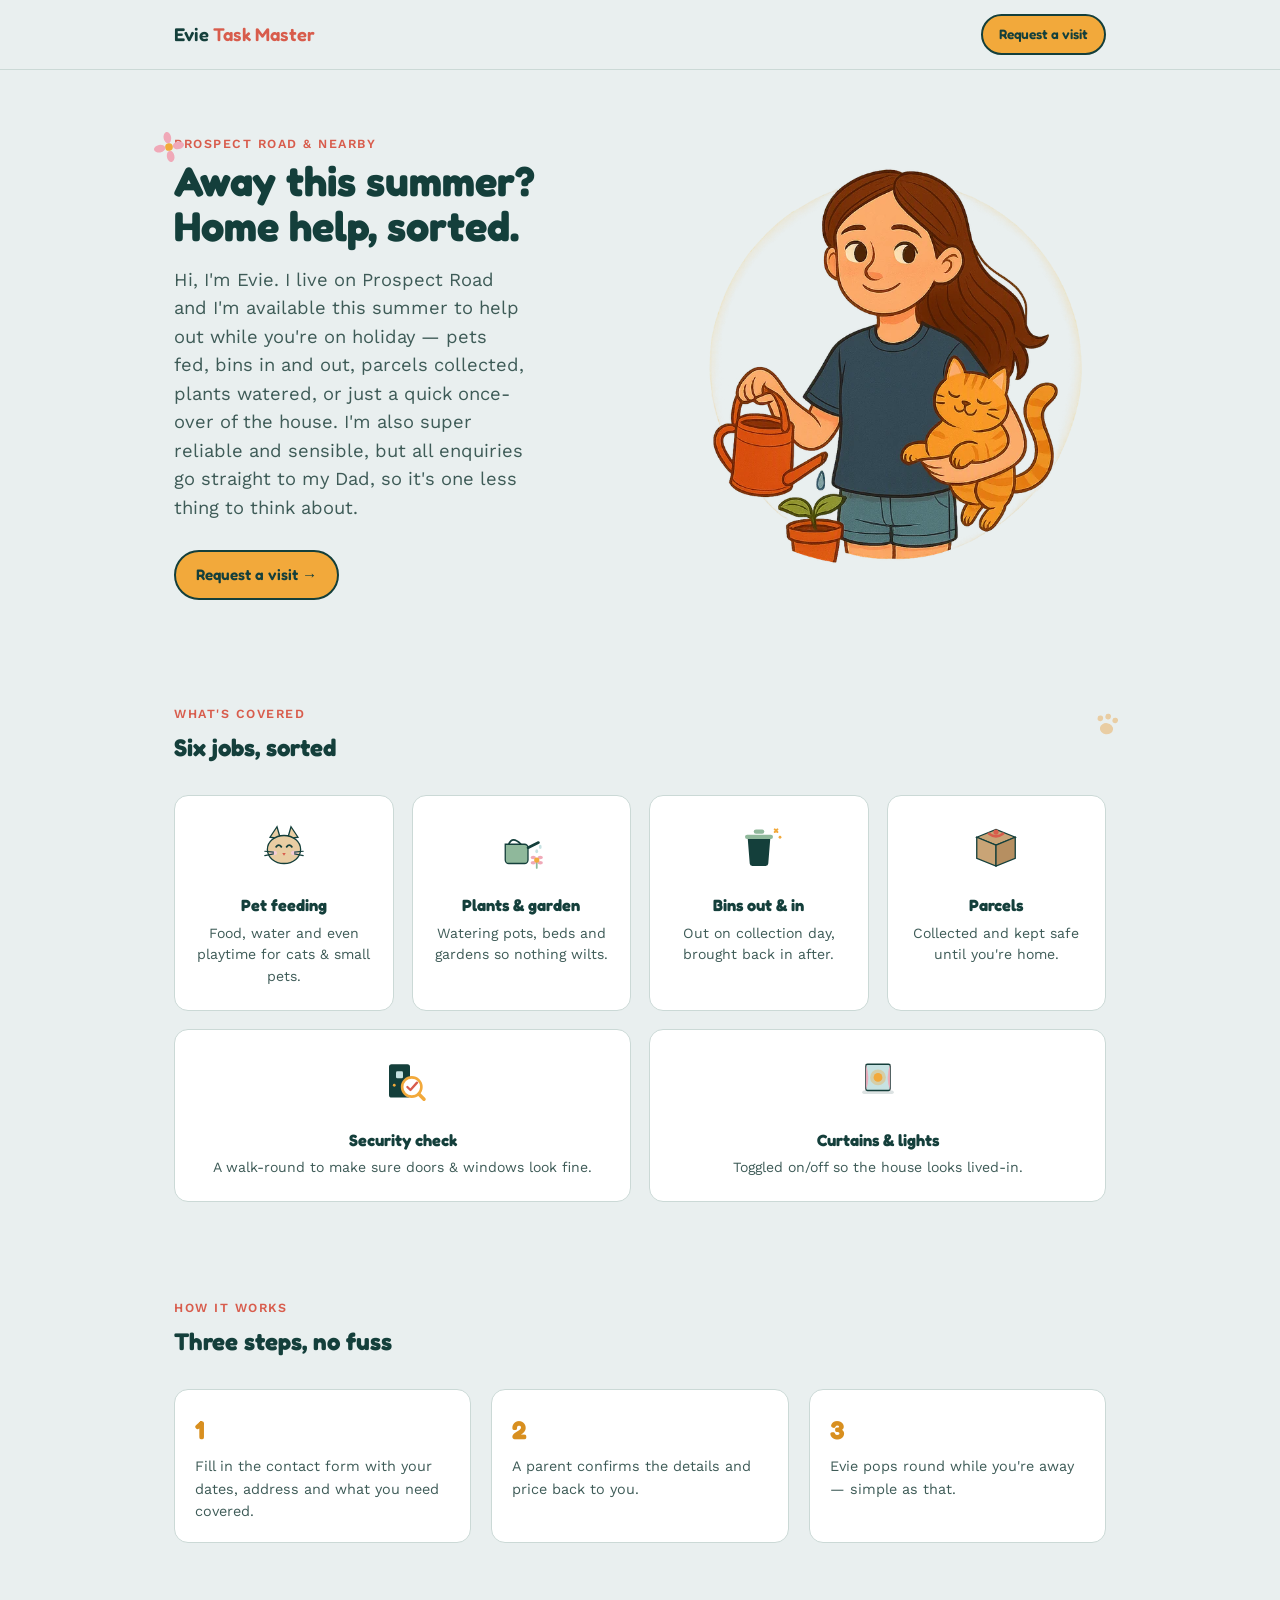
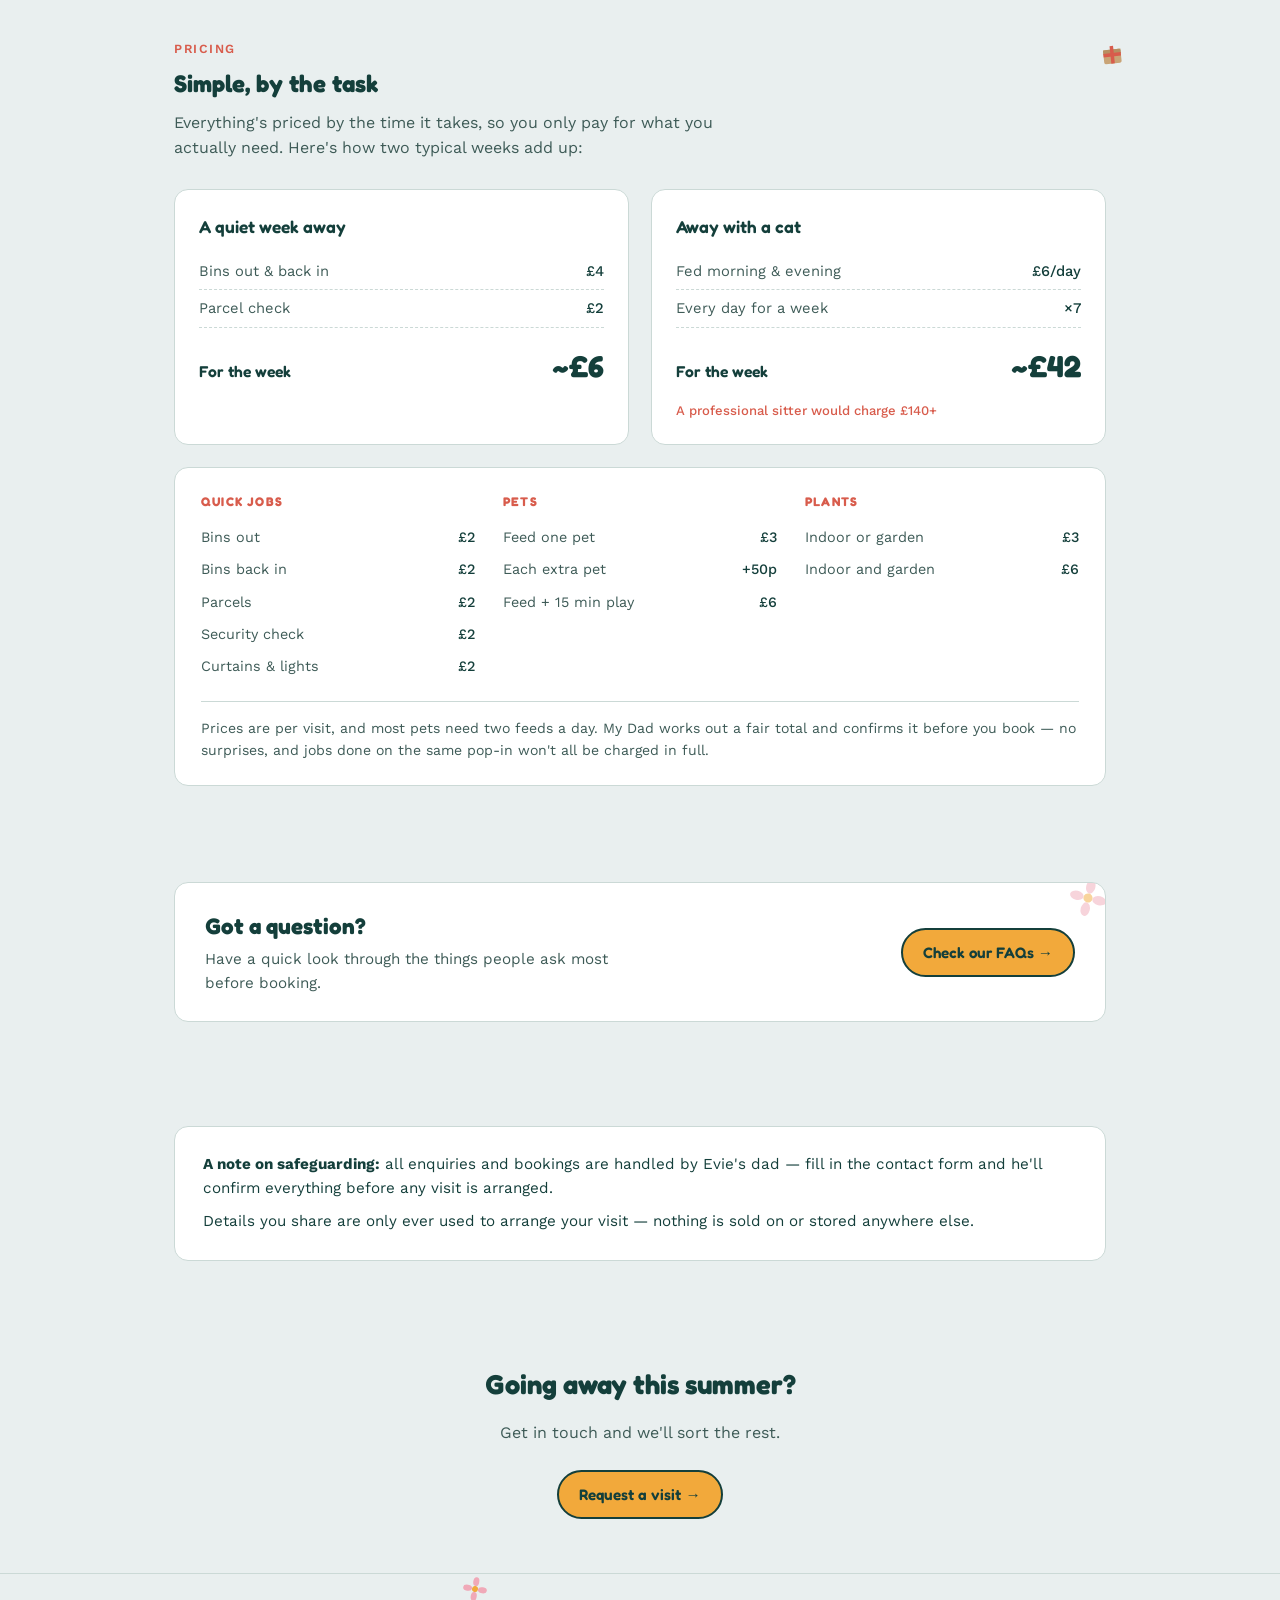
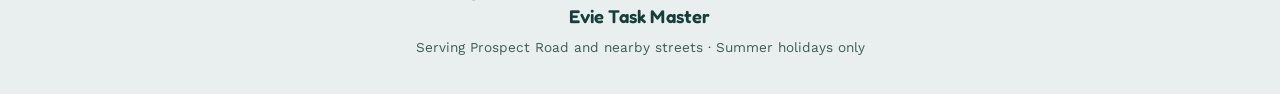
==== commit 5aad358c: "Update index.html" ====
--- a/index.html
+++ b/index.html
@@ -117,7 +117,7 @@
           <path d="M54 38 L44 39 M54 43 L44 41" stroke="var(--ink)" stroke-width="1.2" stroke-linecap="round"/>
         </svg>
         <h3>Pet feeding</h3>
-        <p>Food, water and a check-in for cats, dogs &amp; small pets.</p>
+        <p>Food, water and even playtime for cats &amp; small pets.</p>
       </div>
 
       <div class="card">
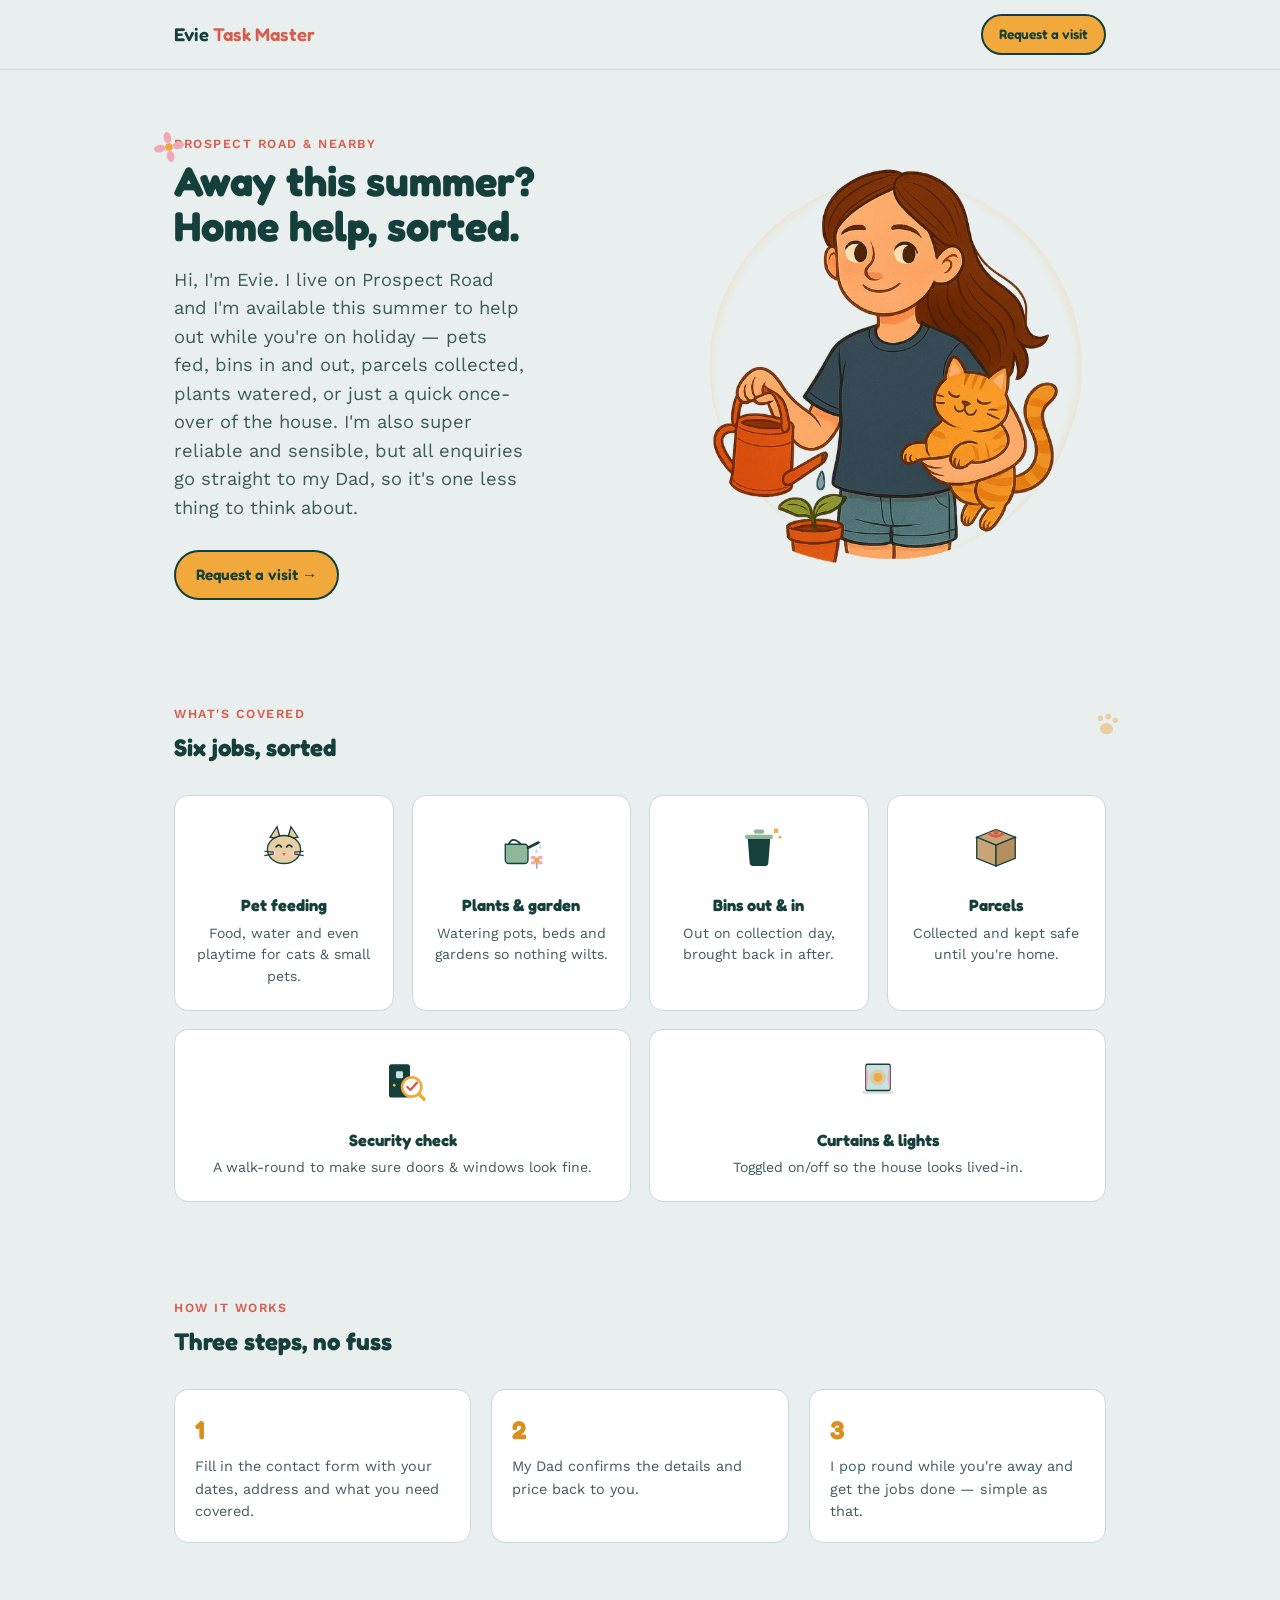
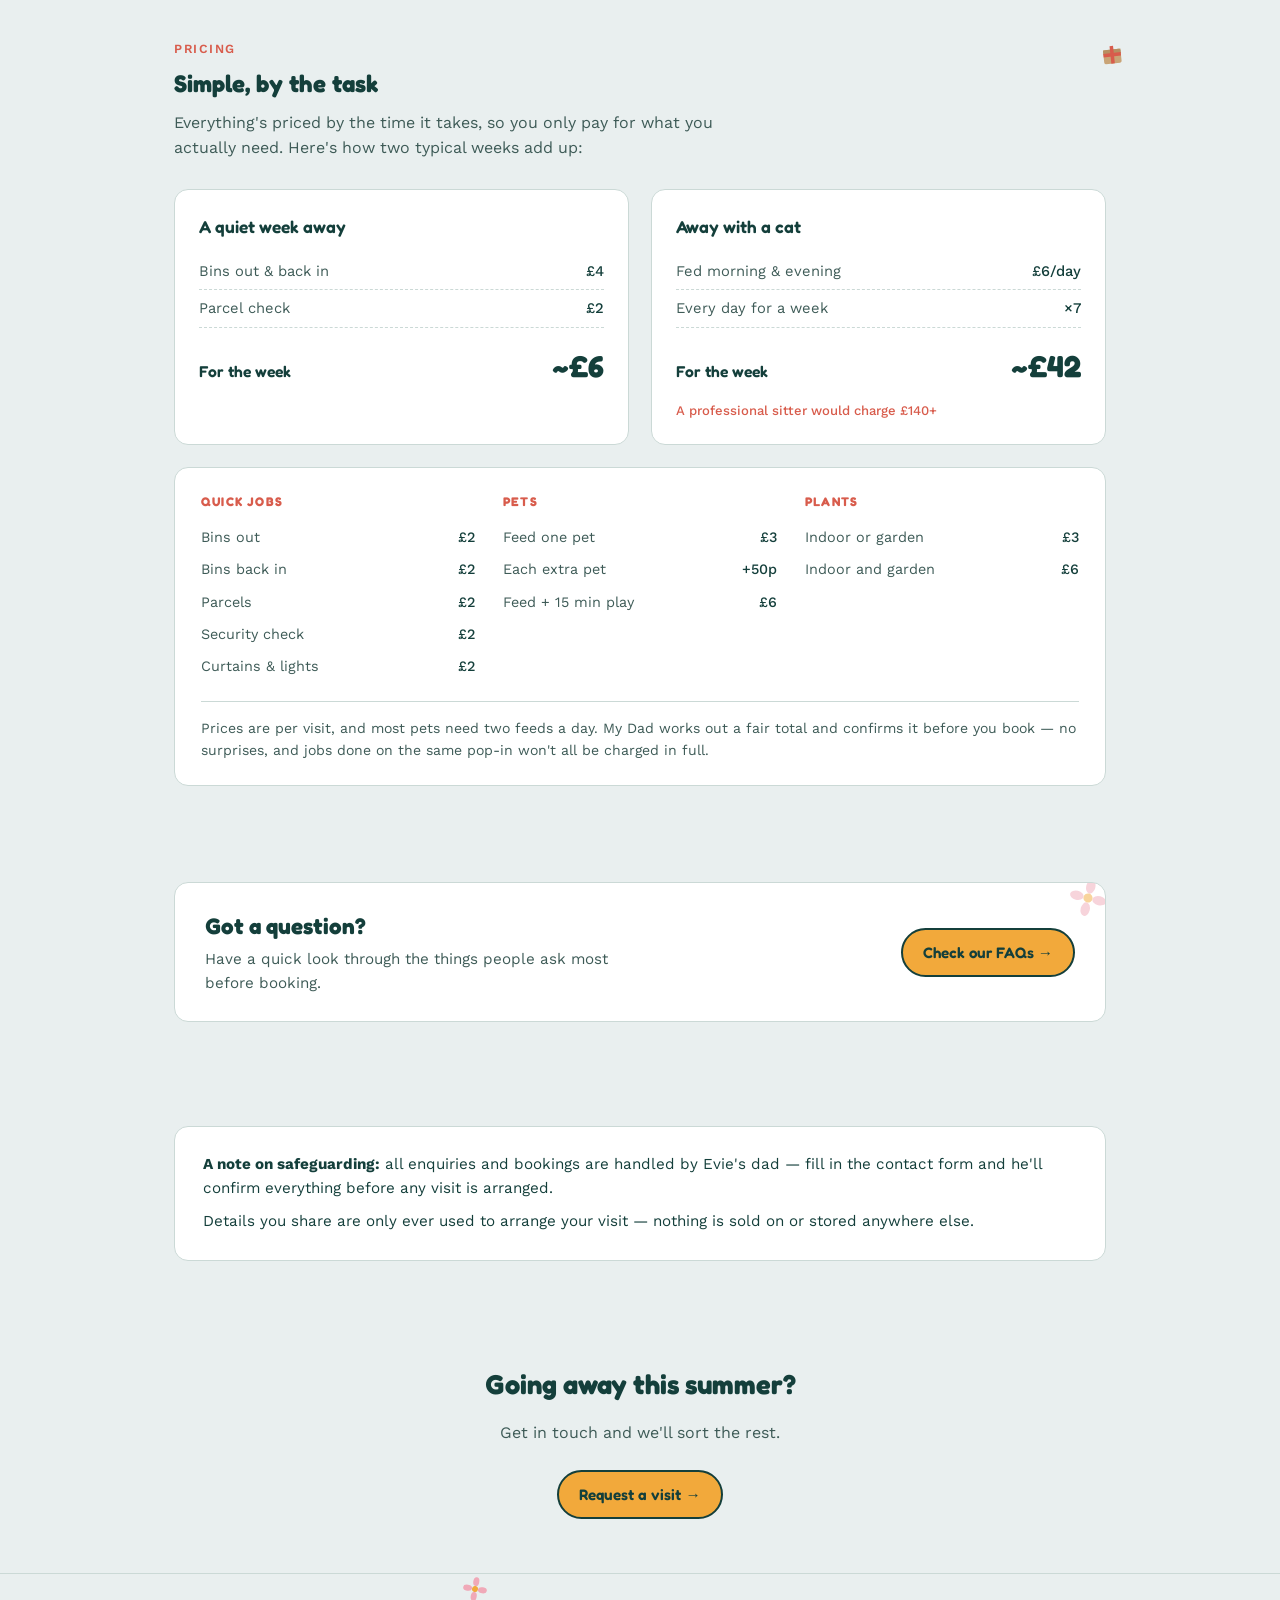
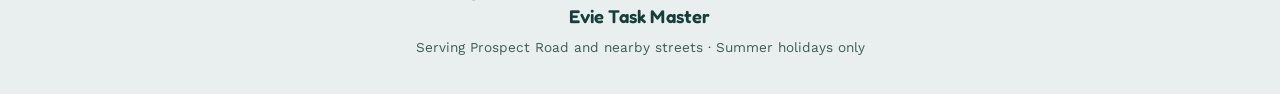
==== commit 04e668f0: "Update index.html" ====
--- a/index.html
+++ b/index.html
@@ -203,11 +203,11 @@
       </div>
       <div class="step">
         <span class="num">2</span>
-        <p>A parent confirms the details and price back to you.</p>
+        <p>My Dad confirms the details and price back to you.</p>
       </div>
       <div class="step">
         <span class="num">3</span>
-        <p>Evie pops round while you're away — simple as that.</p>
+        <p>I pop round while you're away and get the jobs done — simple as that.</p>
       </div>
     </div>
   </div>
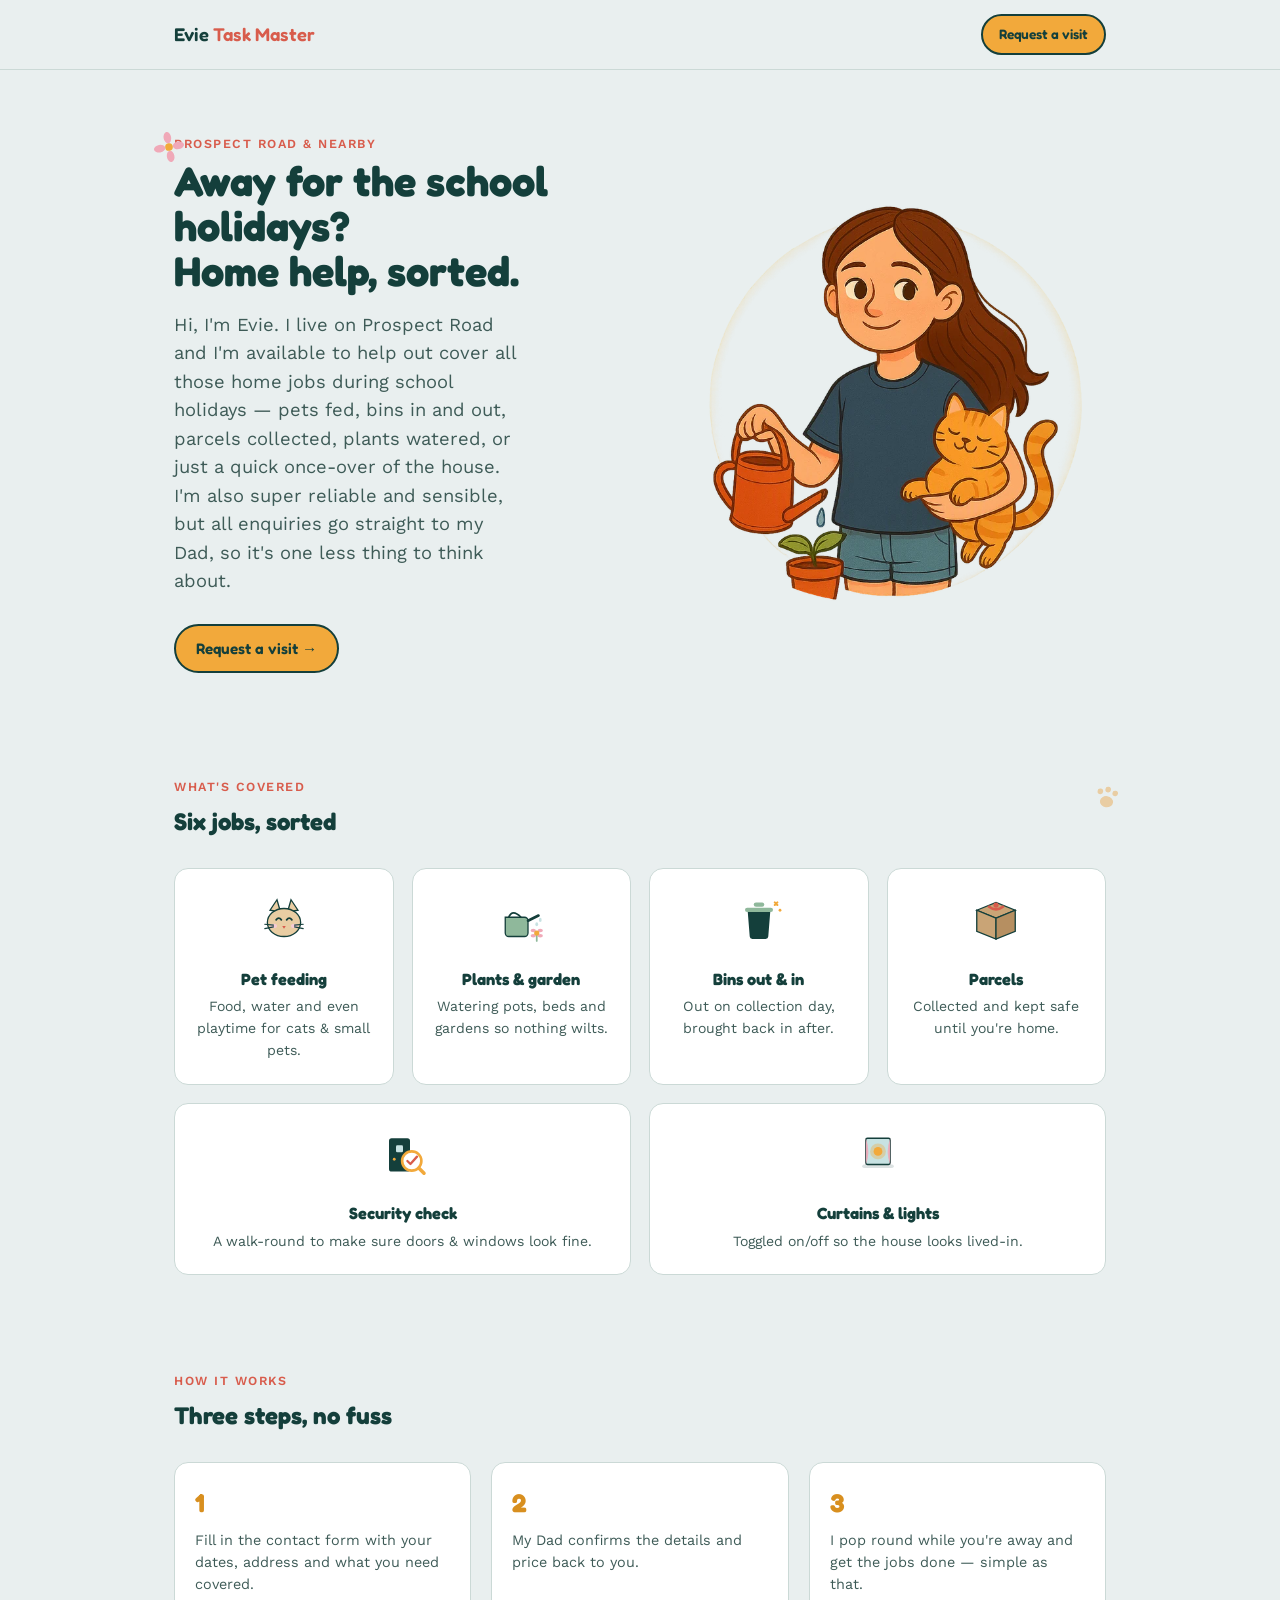
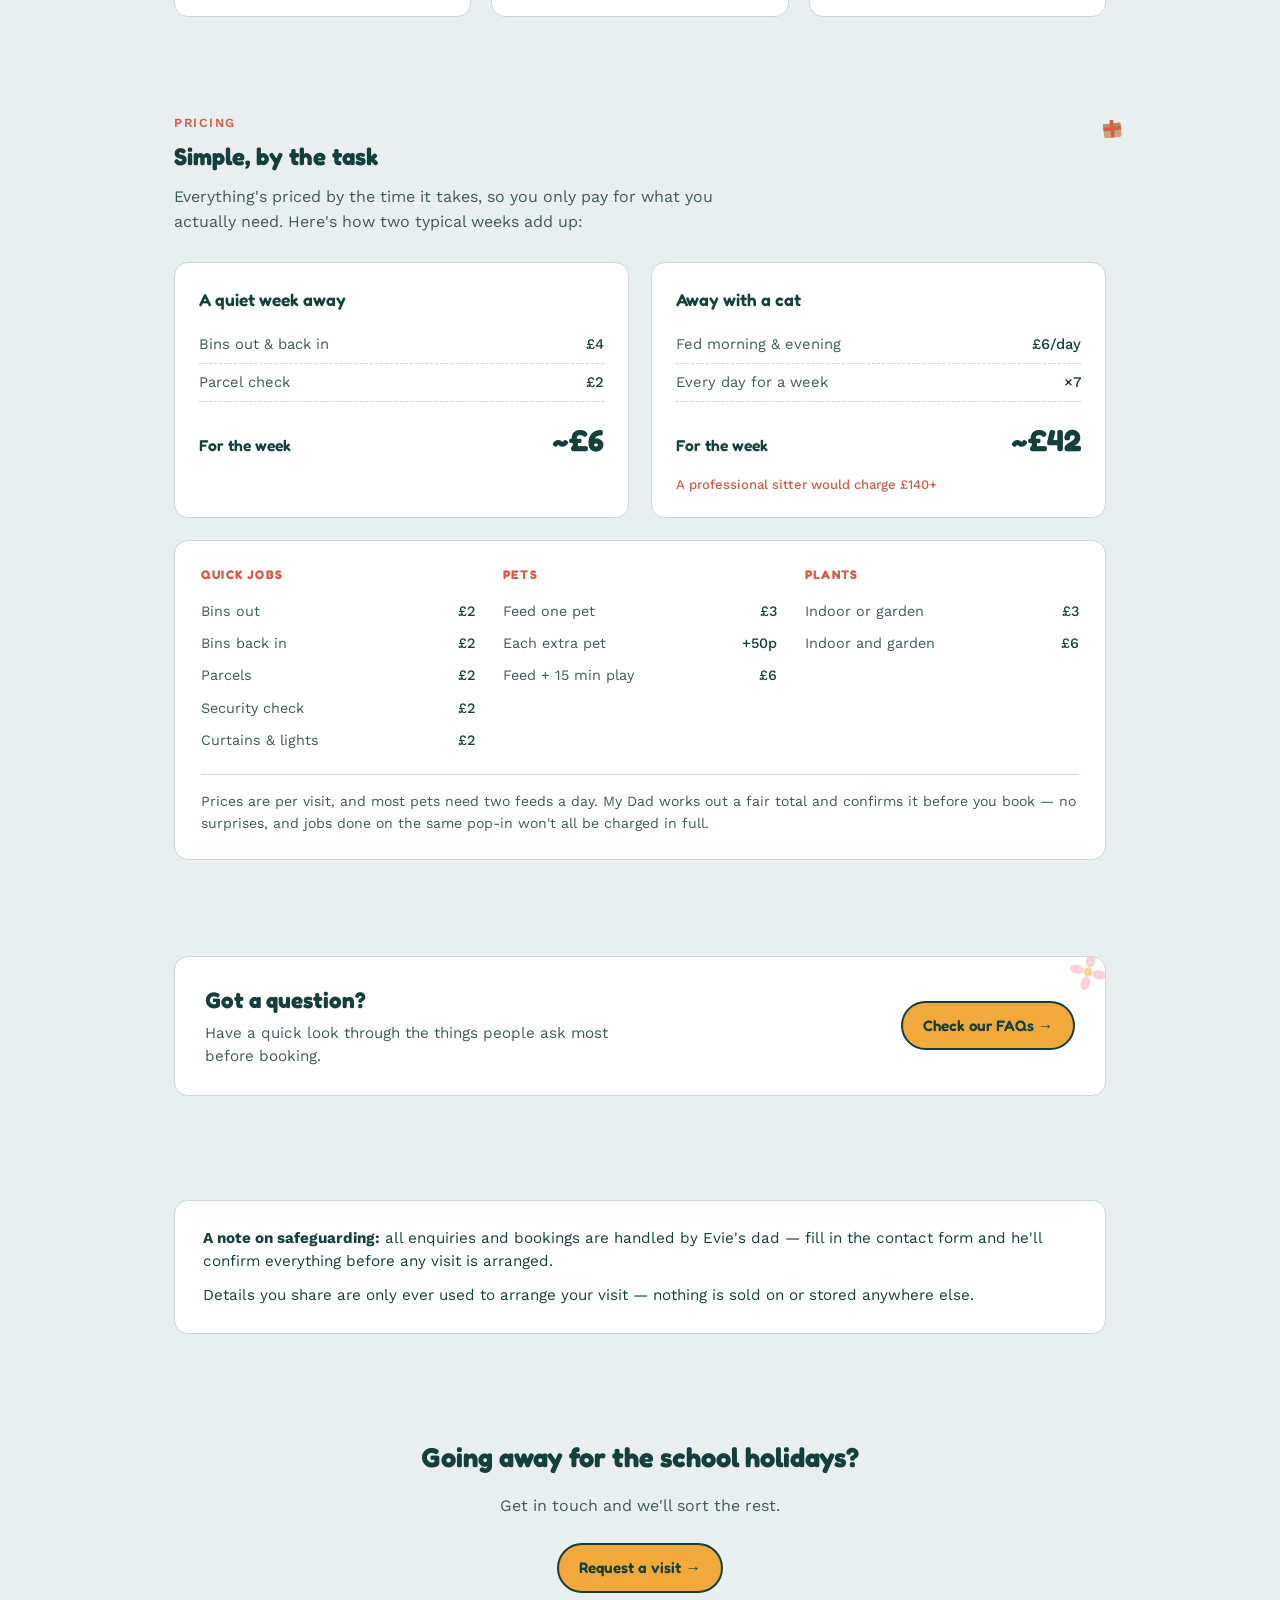
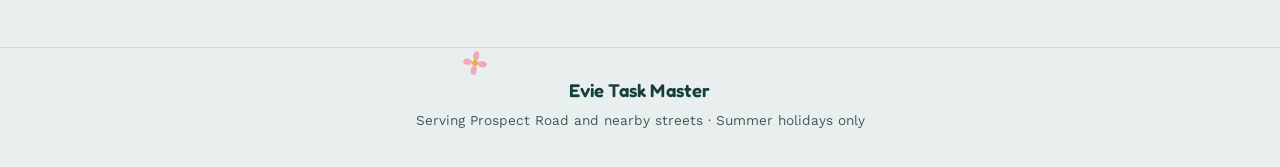
==== commit b27cf38b: "Update index.html removal of "summer" messaging and replaced with "school holidays"" ====
--- a/index.html
+++ b/index.html
@@ -81,8 +81,8 @@
     </svg>
     <div>
       <span class="eyebrow">Prospect Road &amp; nearby</span>
-      <h1>Away this summer?<br>Home help, sorted.</h1>
-      <p class="lede">Hi, I'm Evie. I live on Prospect Road and I'm available this summer to help out while you're on holiday — pets fed, bins in and out, parcels collected, plants watered, or just a quick once-over of the house. I'm also super reliable and sensible, but all enquiries go straight to my Dad, so it's one less thing to think about.</p>
+      <h1>Away for the school holidays?<br>Home help, sorted.</h1>
+      <p class="lede">Hi, I'm Evie. I live on Prospect Road and I'm available to help out cover all those home jobs during school holidays — pets fed, bins in and out, parcels collected, plants watered, or just a quick once-over of the house. I'm also super reliable and sensible, but all enquiries go straight to my Dad, so it's one less thing to think about.</p>
       <a class="btn" href="contact.html">Request a visit →</a>
     </div>
     <div class="hero-illustration">
@@ -308,7 +308,7 @@
 
 <section class="cta-band">
   <div class="wrap">
-    <h2>Going away this summer?</h2>
+    <h2>Going away for the school holidays?</h2>
     <p>Get in touch and we'll sort the rest.</p>
     <a class="btn" href="contact.html">Request a visit →</a>
   </div>
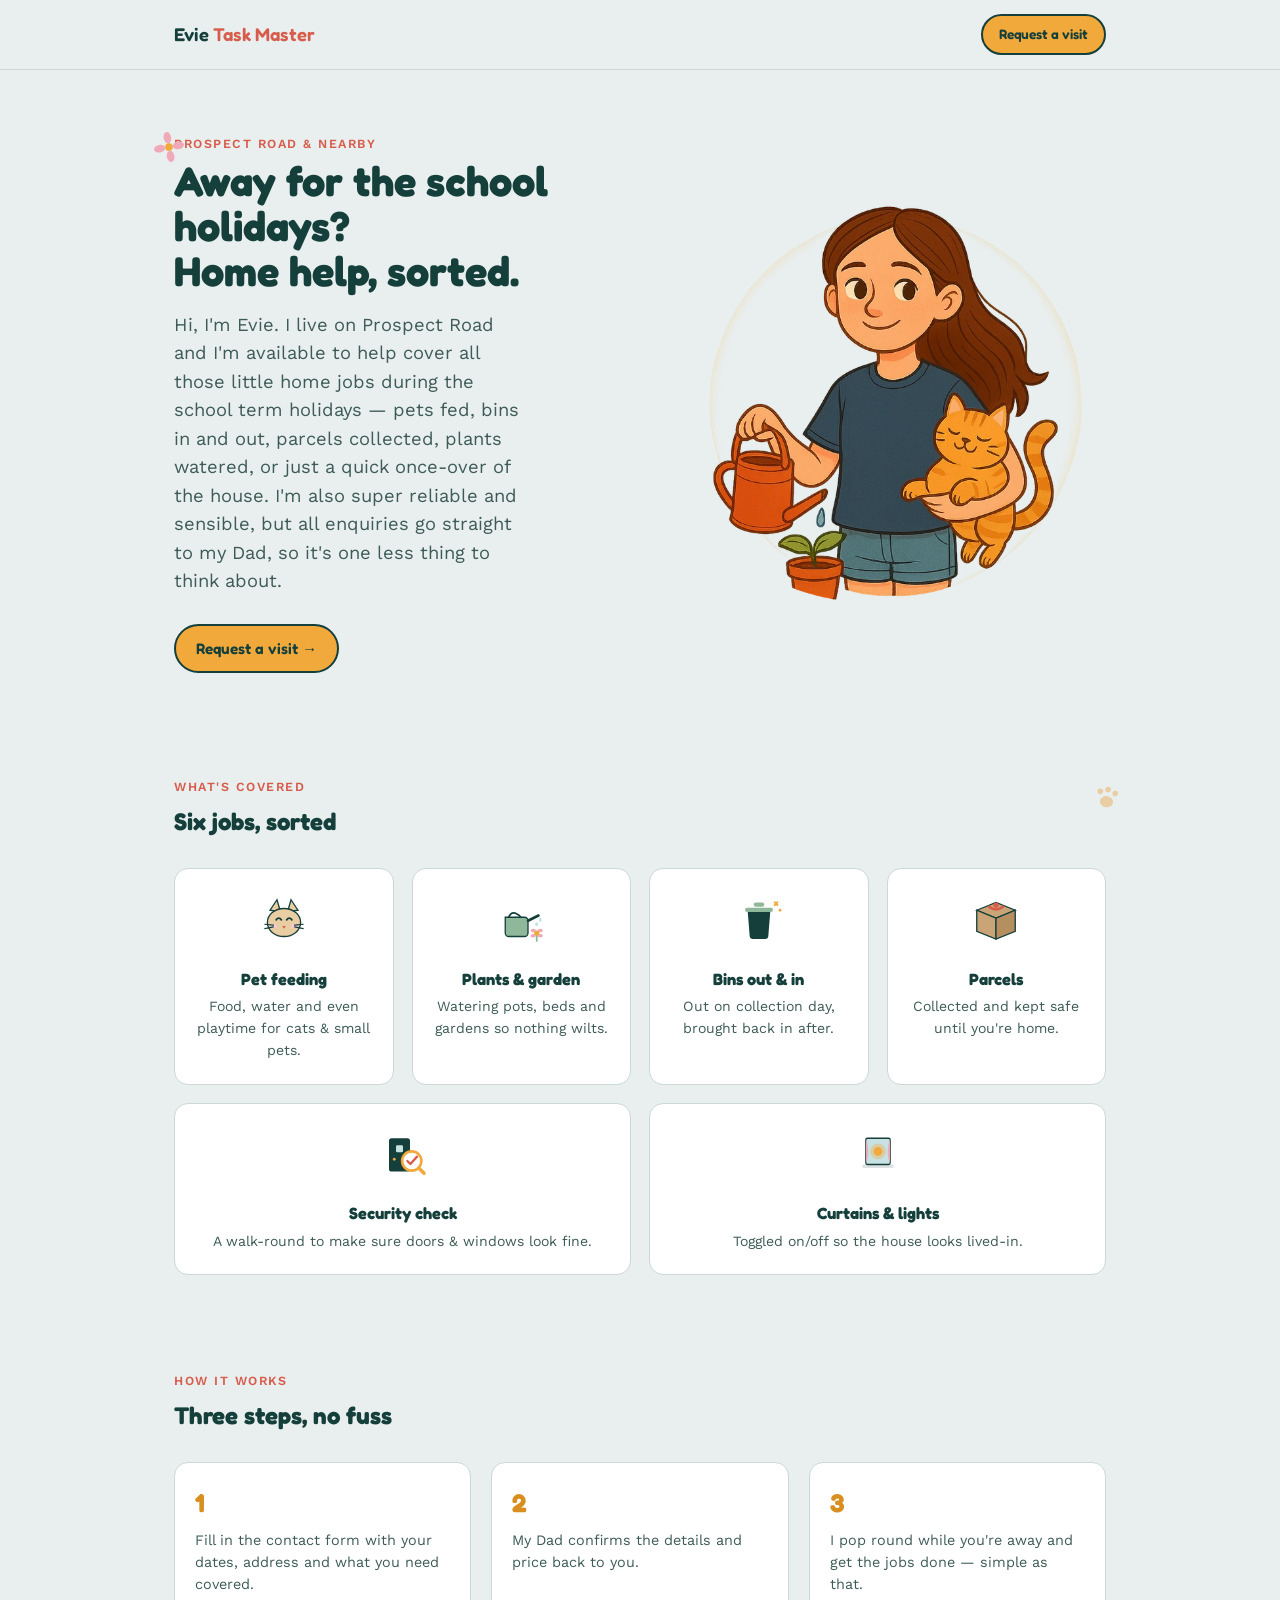
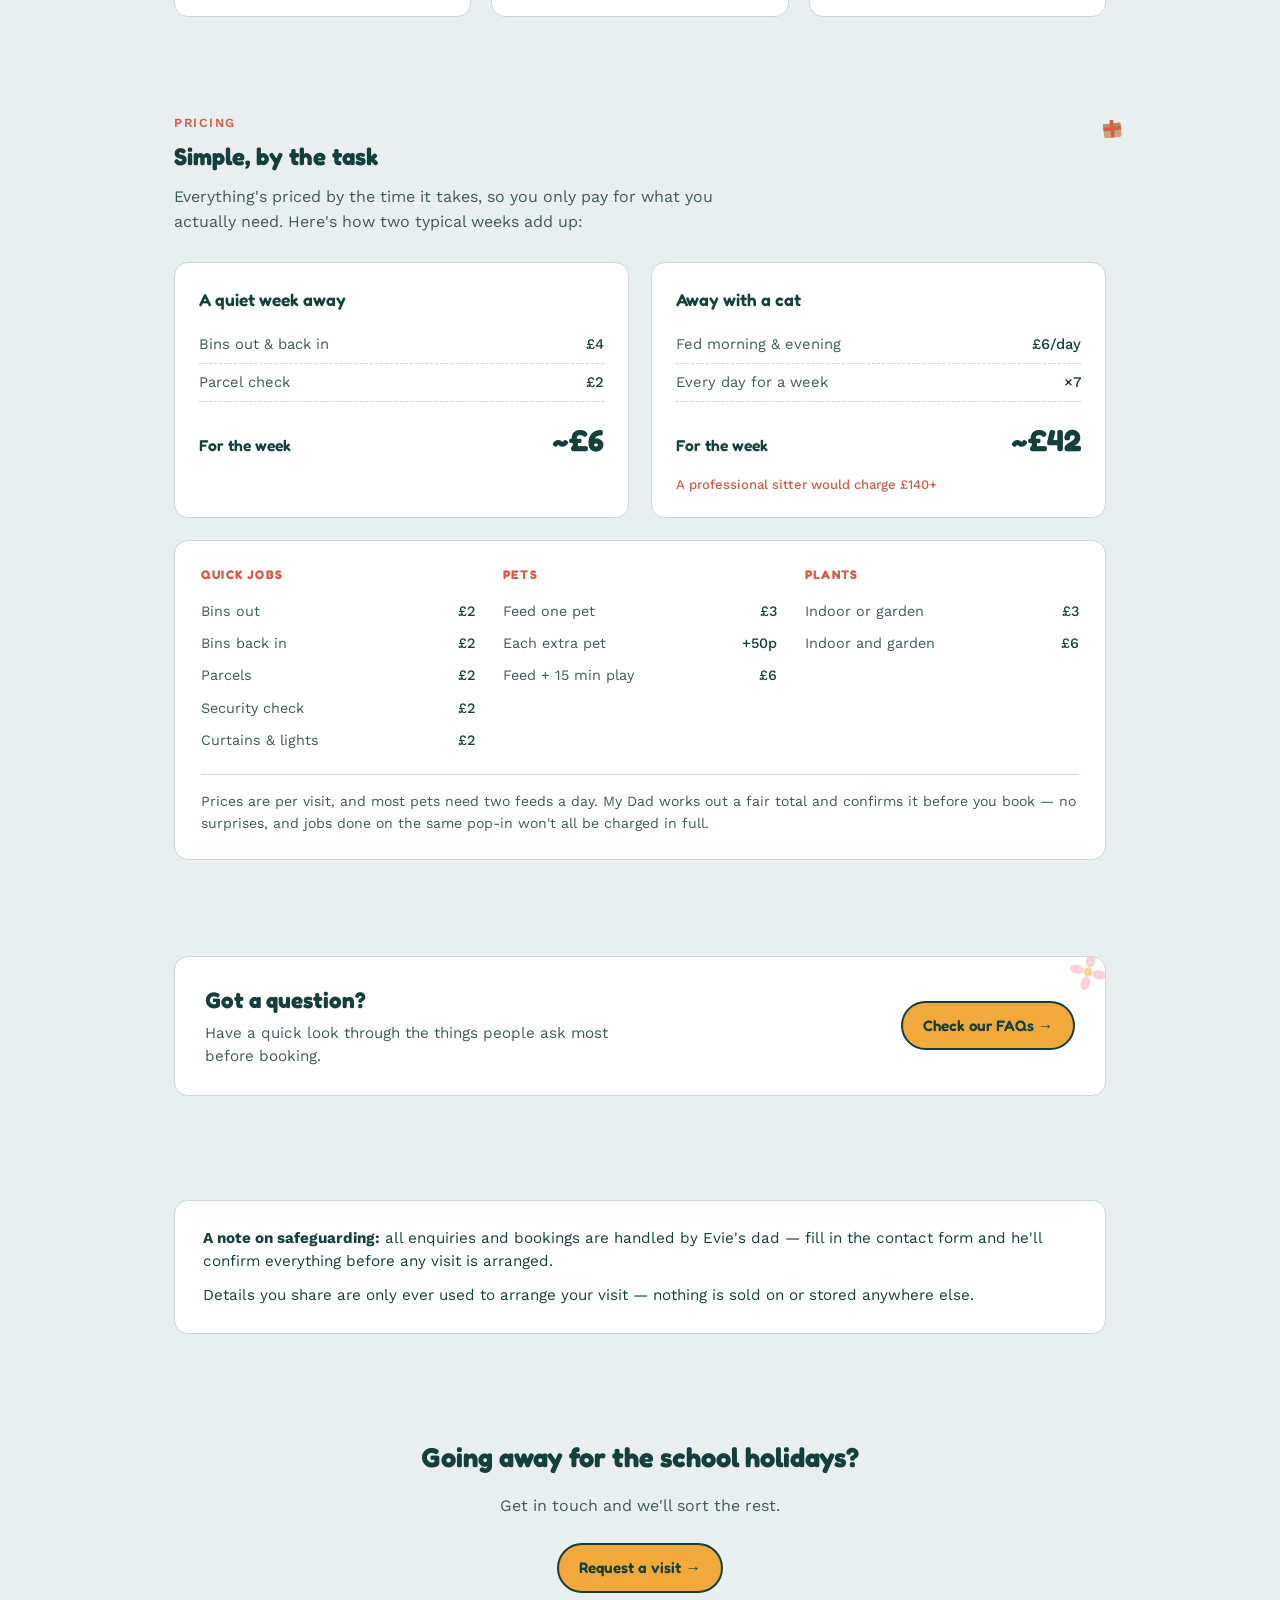
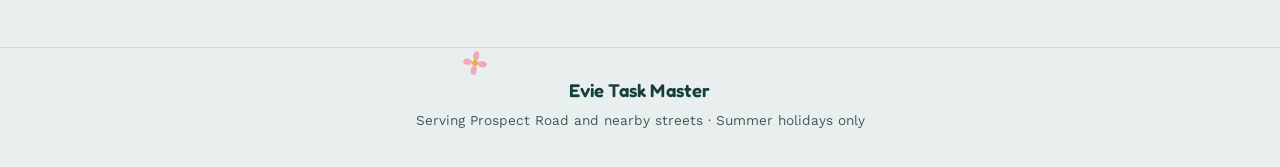
==== commit 4e124390: "Update index.html" ====
--- a/index.html
+++ b/index.html
@@ -82,7 +82,7 @@
     <div>
       <span class="eyebrow">Prospect Road &amp; nearby</span>
       <h1>Away for the school holidays?<br>Home help, sorted.</h1>
-      <p class="lede">Hi, I'm Evie. I live on Prospect Road and I'm available to help out cover all those home jobs during school holidays — pets fed, bins in and out, parcels collected, plants watered, or just a quick once-over of the house. I'm also super reliable and sensible, but all enquiries go straight to my Dad, so it's one less thing to think about.</p>
+      <p class="lede">Hi, I'm Evie. I live on Prospect Road and I'm available to help cover all those little home jobs during the school term holidays — pets fed, bins in and out, parcels collected, plants watered, or just a quick once-over of the house. I'm also super reliable and sensible, but all enquiries go straight to my Dad, so it's one less thing to think about.</p>
       <a class="btn" href="contact.html">Request a visit →</a>
     </div>
     <div class="hero-illustration">
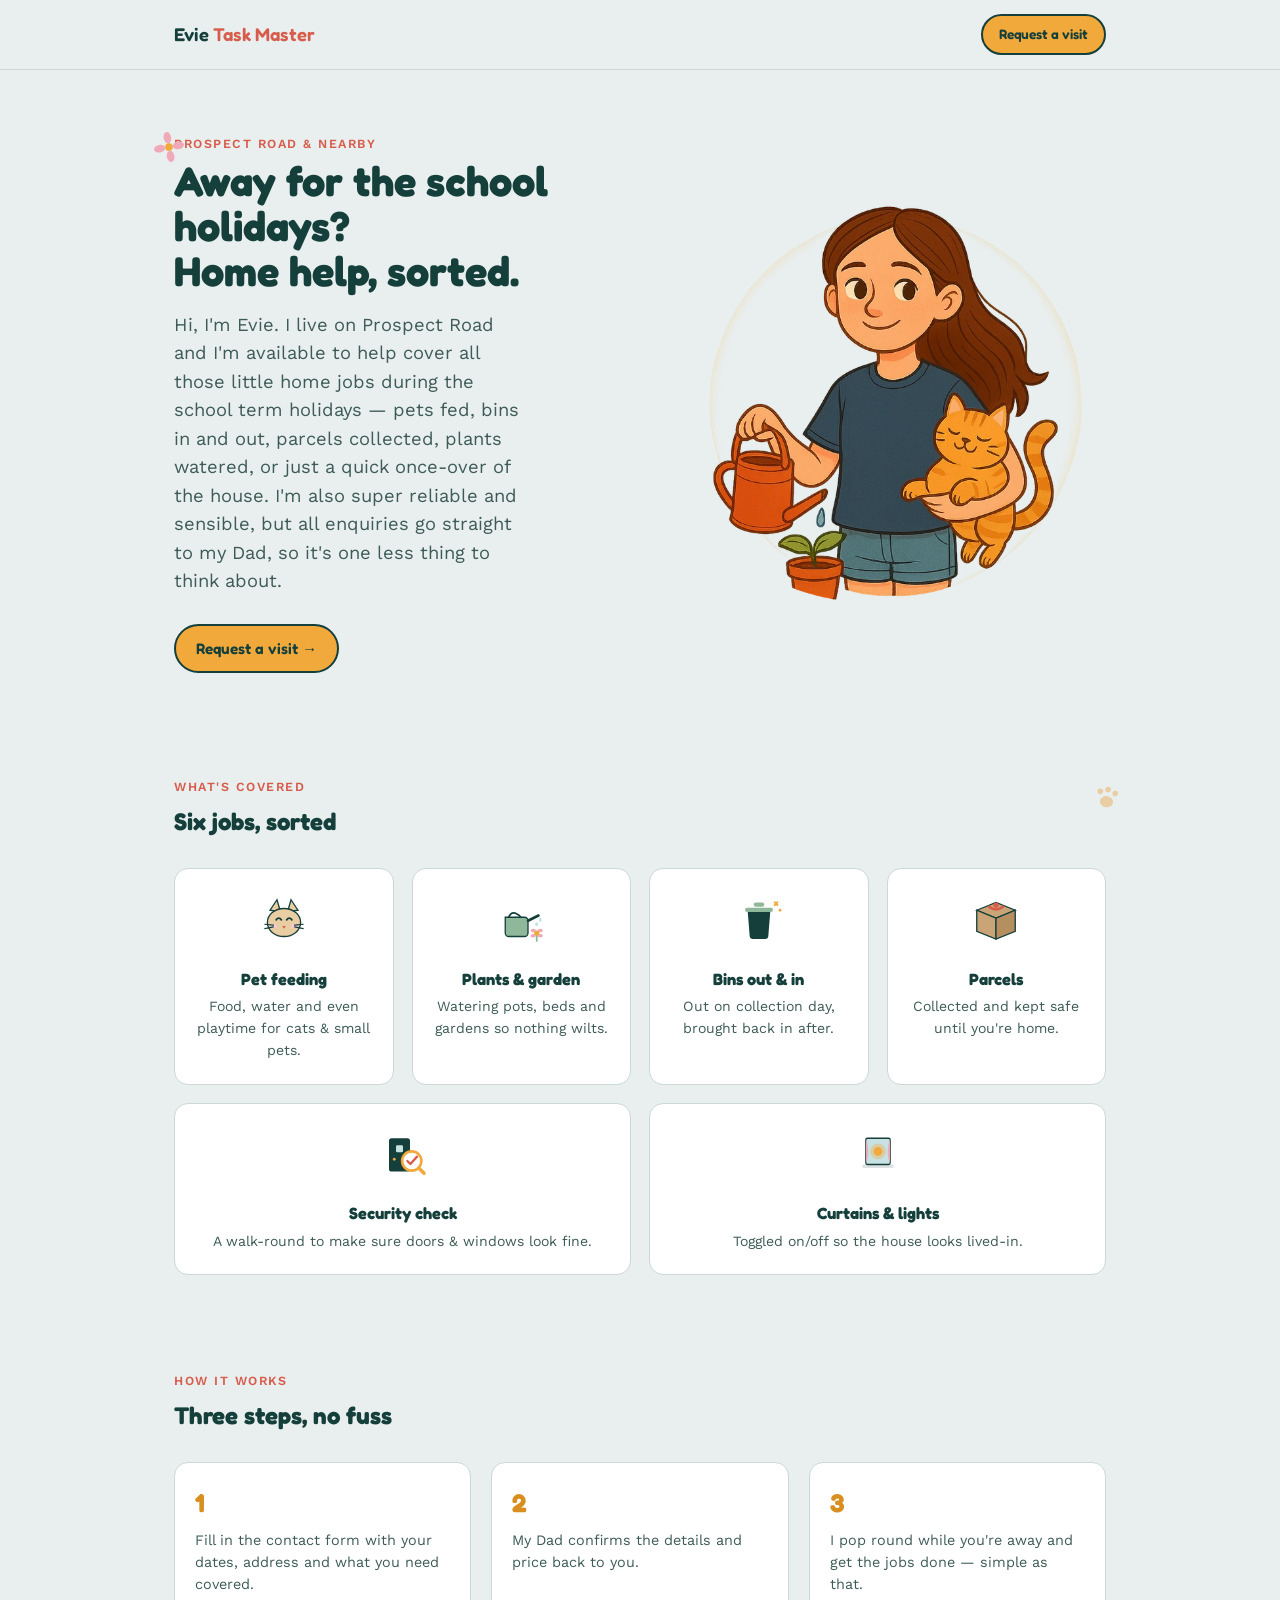
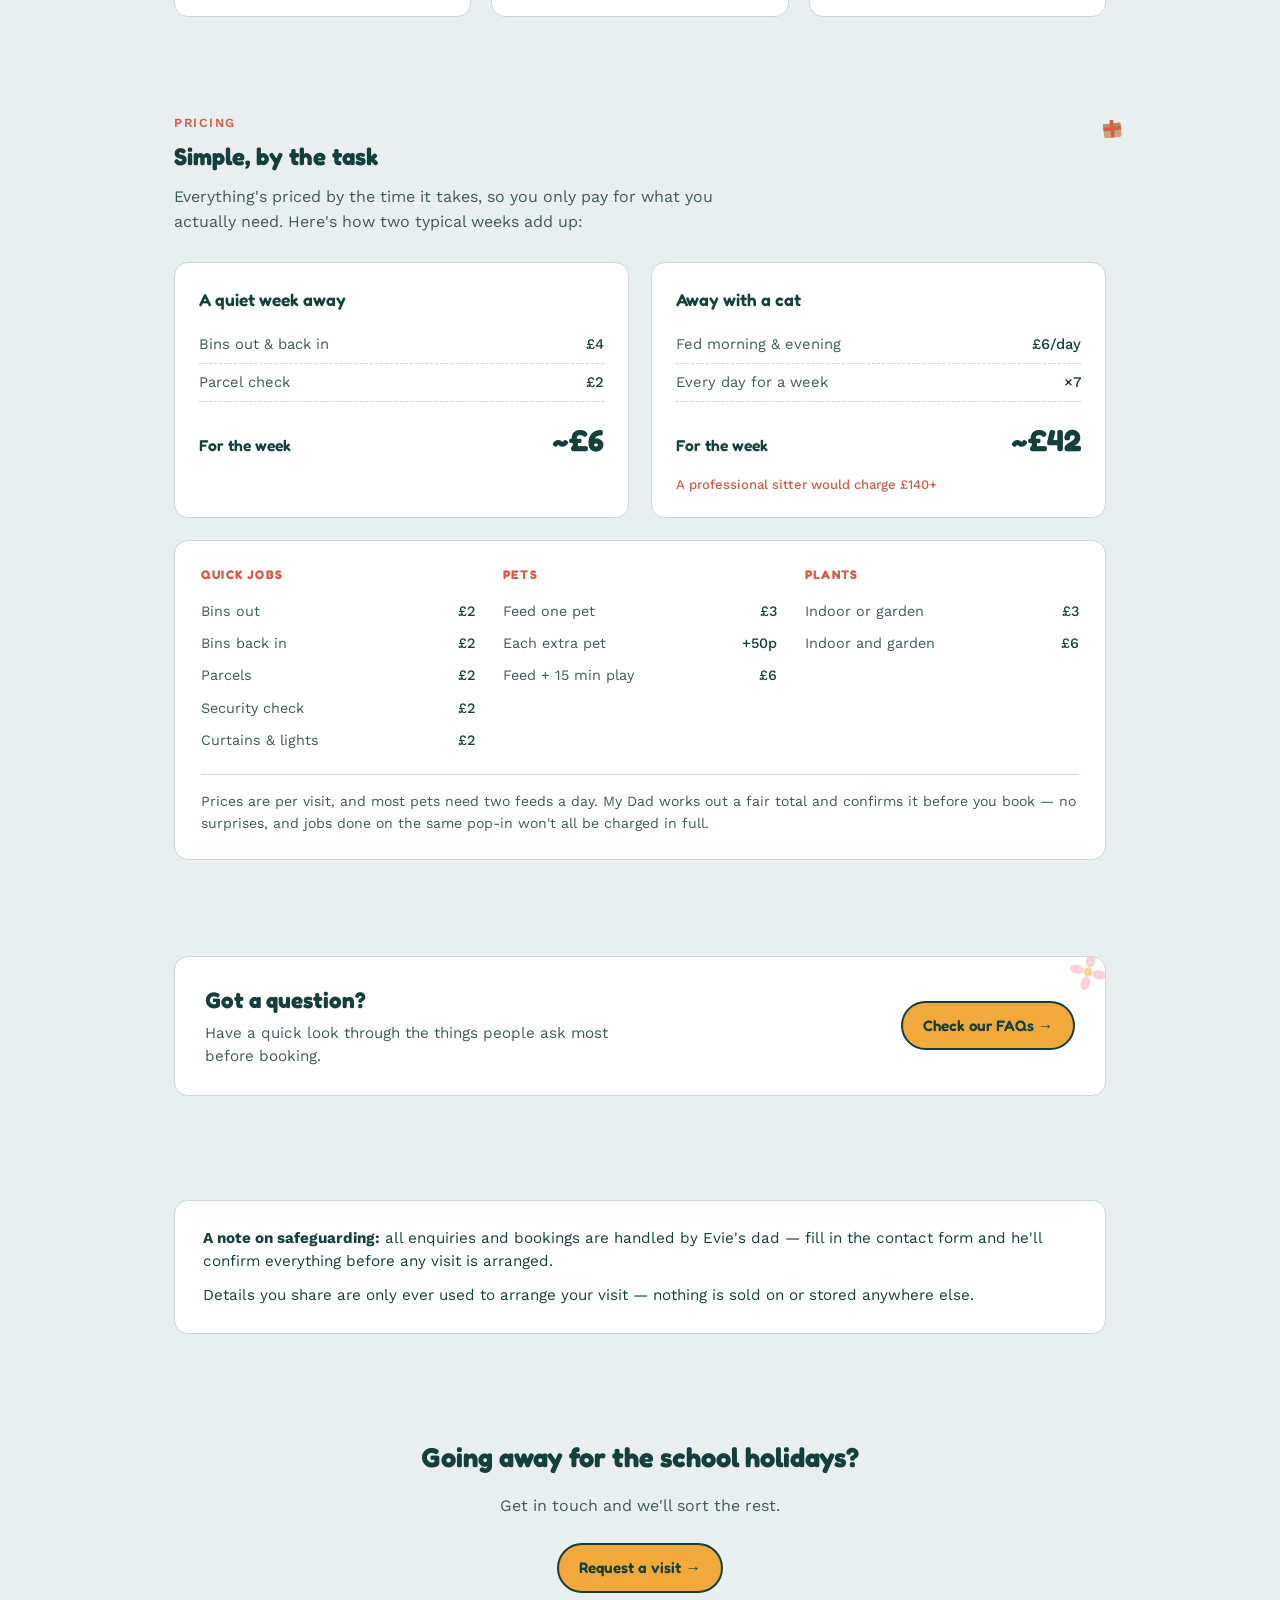
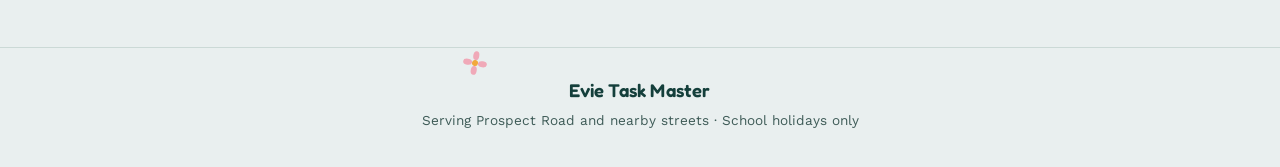
==== commit 92b6b58c: "Update index.html change reference to Summer holidays to school holidays" ====
--- a/index.html
+++ b/index.html
@@ -323,7 +323,7 @@
     <circle cx="20" cy="20" r="4" fill="var(--marigold)"/>
   </svg>
   <span class="brand">Evie Task Master</span>
-  Serving Prospect Road and nearby streets · Summer holidays only
+  Serving Prospect Road and nearby streets · School holidays only
 </footer>
 
 </body>
